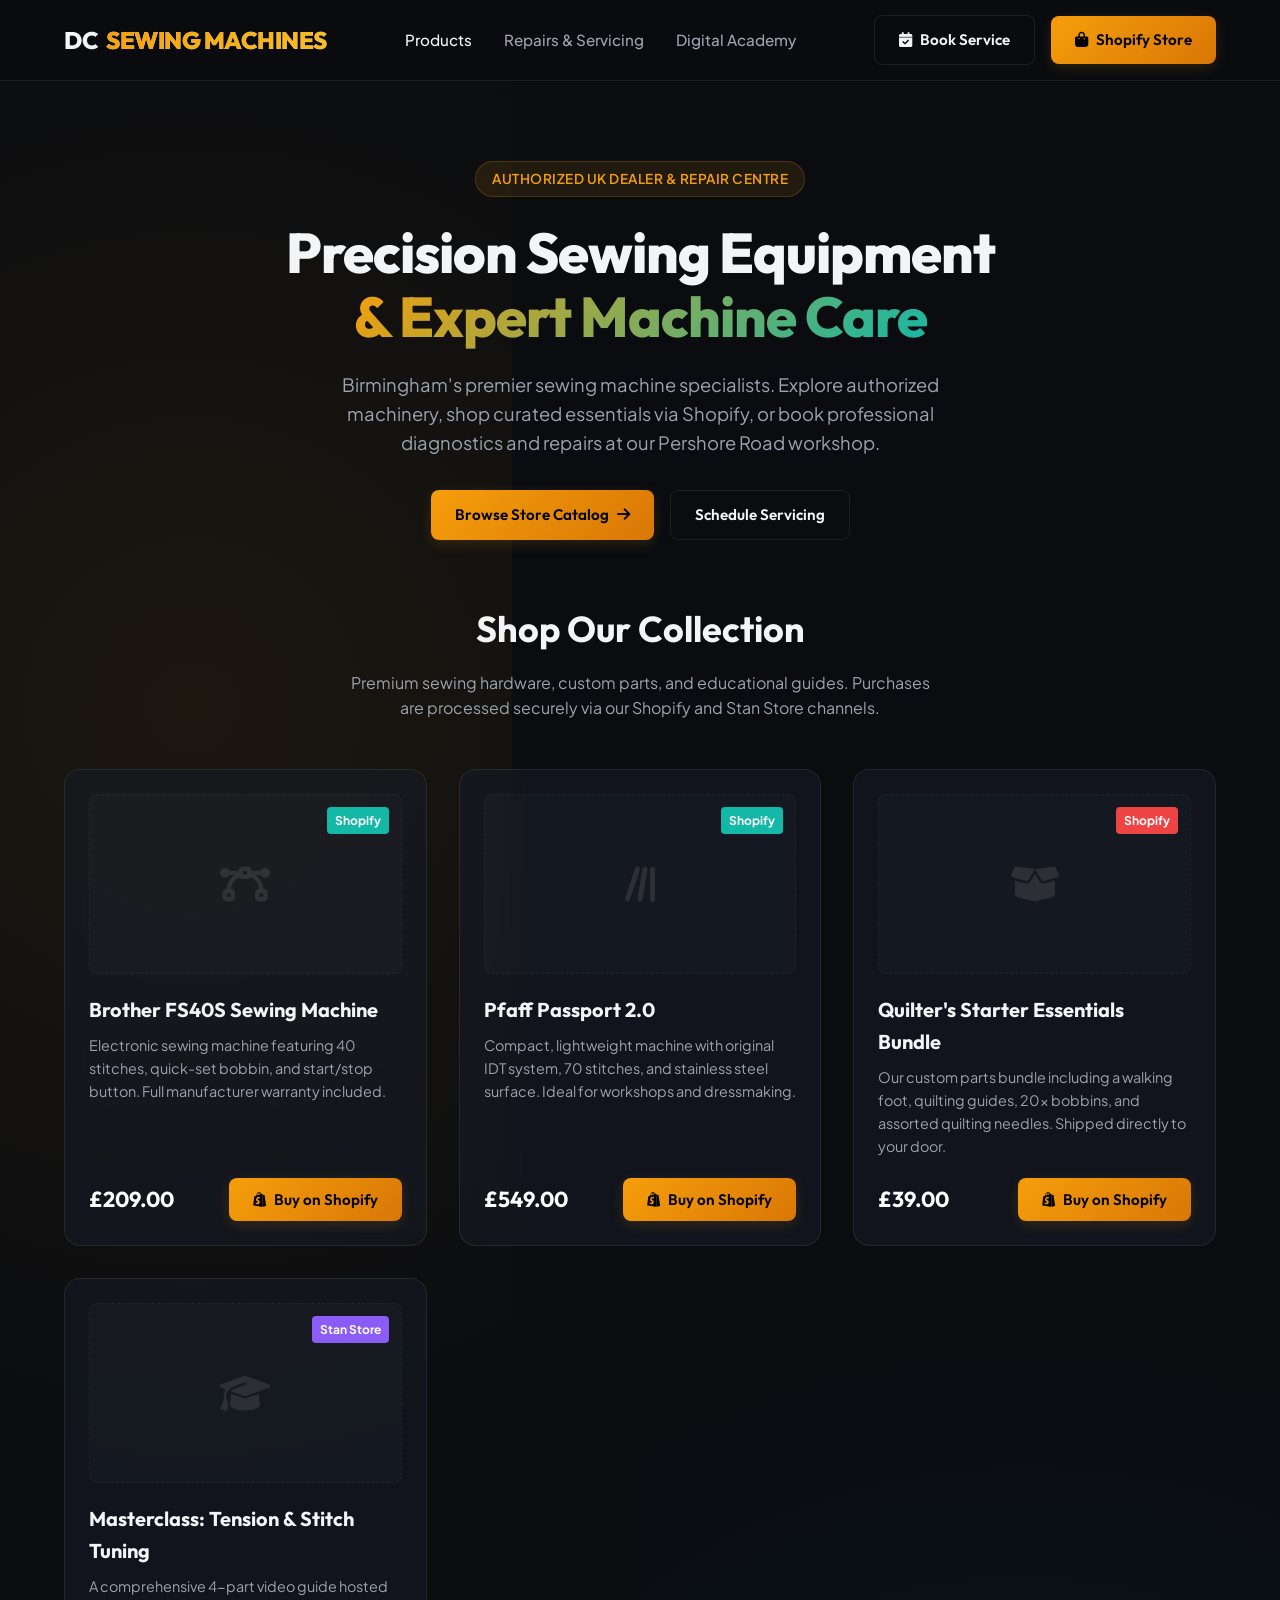
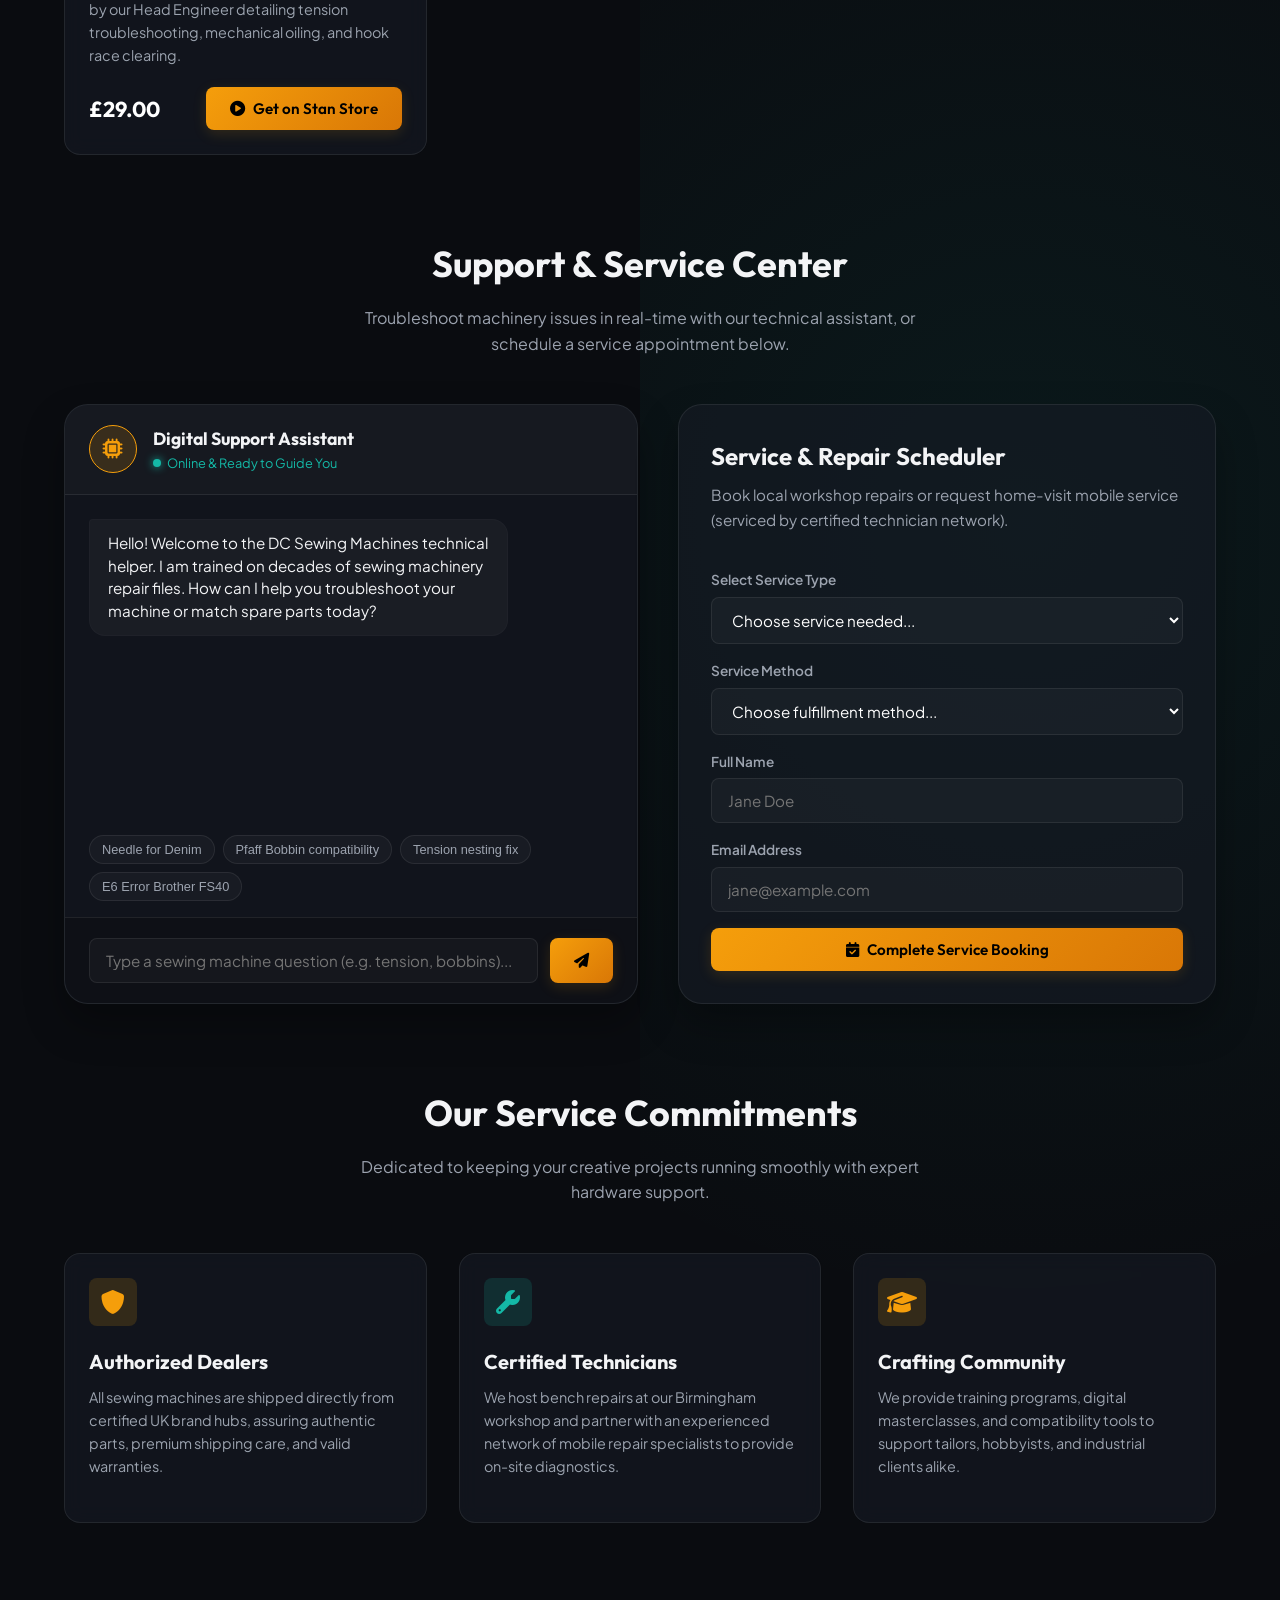
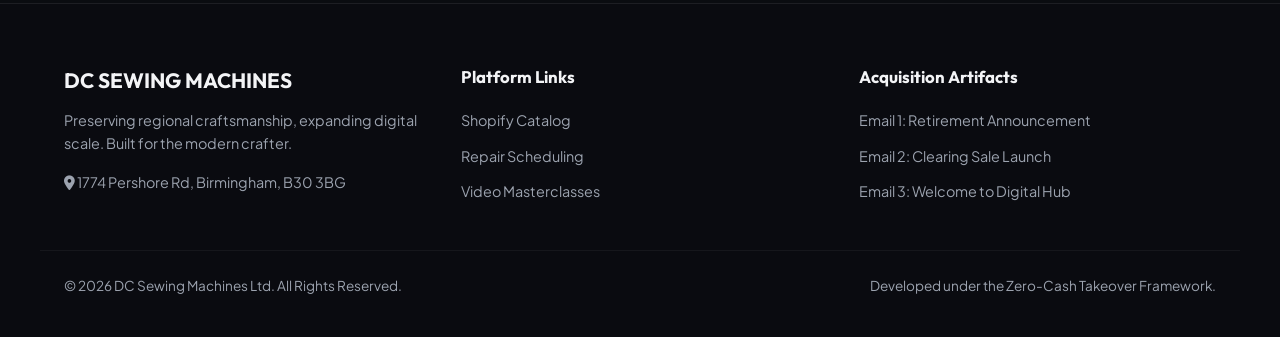
==== index.html @ 732d87df "Initial commit: DC Sewing Machines digital brand & booking prototype" ====
<!DOCTYPE html>
<html lang="en">
<head>
    <meta charset="UTF-8">
    <meta name="viewport" content="width=device-width, initial-scale=1.0">
    <title>DC Sewing Machines | Premium Sewing Equipment & Repairs Birmingham</title>
    <meta name="description" content="Authorized dealer of Brother, PFAFF & Silver Viscount. Precision servicing and repairs at our Birmingham workshop or in your home.">
    <link rel="stylesheet" href="styles.css">
    <!-- FontAwesome for Premium Icons -->
    <link rel="stylesheet" href="https://cdnjs.cloudflare.com/ajax/libs/font-awesome/6.4.0/css/all.min.css">
</head>
<body>

    <!-- Header & Navigation -->
    <header>
        <div class="container nav-container">
            <a href="#" class="logo">DC <span>SEWING MACHINES</span></a>
            <nav>
                <ul>
                    <li><a href="#store" class="active">Products</a></li>
                    <li><a href="#repairs">Repairs & Servicing</a></li>
                    <li><a href="#academy">Digital Academy</a></li>
                </ul>
            </nav>
            <div class="header-actions">
                <a href="#repairs" class="btn btn-secondary btn-sm"><i class="fa-solid fa-calendar-check"></i> Book Service</a>
                <a href="#store" class="btn btn-primary btn-sm"><i class="fa-solid fa-shopping-bag"></i> Shopify Store</a>
            </div>
        </div>
    </header>

    <!-- Main Content -->
    <main class="container">

        <!-- Hero Section -->
        <section class="hero">
            <span class="badge">Authorized UK Dealer & Repair Centre</span>
            <h1>Precision Sewing Equipment<br><span>& Expert Machine Care</span></h1>
            <p>Birmingham's premier sewing machine specialists. Explore authorized machinery, shop curated essentials via Shopify, or book professional diagnostics and repairs at our Pershore Road workshop.</p>
            <div class="hero-buttons">
                <a href="#store" class="btn btn-primary">Browse Store Catalog <i class="fa-solid fa-arrow-right"></i></a>
                <a href="#repairs" class="btn btn-secondary">Schedule Servicing</a>
            </div>
        </section>

        <!-- Store Grid (Shopify & Stan Store Redirects) -->
        <section id="store">
            <h2 class="section-title">Shop Our Collection</h2>
            <p class="section-subtitle">Premium sewing hardware, custom parts, and educational guides. Purchases are processed securely via our Shopify and Stan Store channels.</p>
            
            <div class="grid-products">
                <!-- Product 1: Machine -->
                <div class="card">
                    <div class="card-img-placeholder">
                        <i class="fa-solid fa-bezier-curve"></i>
                        <span class="card-badge dropship">Shopify</span>
                    </div>
                    <h3>Brother FS40S Sewing Machine</h3>
                    <p>Electronic sewing machine featuring 40 stitches, quick-set bobbin, and start/stop button. Full manufacturer warranty included.</p>
                    <div class="card-footer">
                        <div>
                            <span class="price">£209.00</span>
                        </div>
                        <button class="btn btn-primary btn-sm btn-add-cart"><i class="fa-brands fa-shopify"></i> Buy on Shopify</button>
                    </div>
                </div>

                <!-- Product 2: Machine -->
                <div class="card">
                    <div class="card-img-placeholder">
                        <i class="fa-solid fa-lines-leaning"></i>
                        <span class="card-badge dropship">Shopify</span>
                    </div>
                    <h3>Pfaff Passport 2.0</h3>
                    <p>Compact, lightweight machine with original IDT system, 70 stitches, and stainless steel surface. Ideal for workshops and dressmaking.</p>
                    <div class="card-footer">
                        <div>
                            <span class="price">£549.00</span>
                        </div>
                        <button class="btn btn-primary btn-sm btn-add-cart"><i class="fa-brands fa-shopify"></i> Buy on Shopify</button>
                    </div>
                </div>

                <!-- Product 3: Bundle -->
                <div class="card">
                    <div class="card-img-placeholder">
                        <i class="fa-solid fa-box-open"></i>
                        <span class="card-badge">Shopify</span>
                    </div>
                    <h3>Quilter's Starter Essentials Bundle</h3>
                    <p>Our custom parts bundle including a walking foot, quilting guides, 20x bobbins, and assorted quilting needles. Shipped directly to your door.</p>
                    <div class="card-footer">
                        <div>
                            <span class="price">£39.00</span>
                        </div>
                        <button class="btn btn-primary btn-sm btn-add-cart"><i class="fa-brands fa-shopify"></i> Buy on Shopify</button>
                    </div>
                </div>

                <!-- Product 4: Digital Asset -->
                <div class="card">
                    <div class="card-img-placeholder">
                        <i class="fa-solid fa-graduation-cap"></i>
                        <span class="card-badge digital">Stan Store</span>
                    </div>
                    <h3>Masterclass: Tension & Stitch Tuning</h3>
                    <p>A comprehensive 4-part video guide hosted by our Head Engineer detailing tension troubleshooting, mechanical oiling, and hook race clearing.</p>
                    <div class="card-footer">
                        <div>
                            <span class="price">£29.00</span>
                        </div>
                        <button class="btn btn-primary btn-sm btn-add-cart"><i class="fa-solid fa-circle-play"></i> Get on Stan Store</button>
                    </div>
                </div>
            </div>
        </section>

        <!-- Two Column Interactive Platform (Chatbot & Repair Booking) -->
        <section id="repairs">
            <h2 class="section-title">Support & Service Center</h2>
            <p class="section-subtitle">Troubleshoot machinery issues in real-time with our technical assistant, or schedule a service appointment below.</p>
            
            <div class="interactive-section">
                <!-- Column 1: Chatbot -->
                <div class="chatbot-container">
                    <div class="chatbot-header">
                        <div class="chatbot-avatar">
                            <i class="fa-solid fa-microchip"></i>
                        </div>
                        <div class="chatbot-info">
                            <h4>Digital Support Assistant</h4>
                            <p>Online & Ready to Guide You</p>
                        </div>
                    </div>
                    
                    <div id="chat-messages" class="chatbot-messages">
                        <div class="msg msg-bot">
                            Hello! Welcome to the DC Sewing Machines technical helper. I am trained on decades of sewing machinery repair files. How can I help you troubleshoot your machine or match spare parts today?
                        </div>
                    </div>

                    <!-- Suggestion Chips -->
                    <div class="chat-suggestions">
                        <button class="btn-suggestion">Needle for Denim</button>
                        <button class="btn-suggestion">Pfaff Bobbin compatibility</button>
                        <button class="btn-suggestion">Tension nesting fix</button>
                        <button class="btn-suggestion">E6 Error Brother FS40</button>
                    </div>

                    <div class="chatbot-input-area">
                        <input type="text" id="chat-input" class="chatbot-input" placeholder="Type a sewing machine question (e.g. tension, bobbins)...">
                        <button id="chat-send" class="btn btn-primary"><i class="fa-solid fa-paper-plane"></i></button>
                    </div>
                </div>

                <!-- Column 2: Booking Form -->
                <div class="booking-container">
                    <div class="booking-header">
                        <h3>Service & Repair Scheduler</h3>
                        <p>Book local workshop repairs or request home-visit mobile service (serviced by certified technician network).</p>
                    </div>

                    <form id="repair-booking-form" class="booking-form">
                        <div class="form-group">
                            <label for="repair-type">Select Service Type</label>
                            <select id="repair-type" class="form-control" required>
                                <option value="" disabled selected>Choose service needed...</option>
                                <option value="tension">Tension / Timing Tune-up (£45.00)</option>
                                <option value="standard">Standard Service / Polish (£75.00)</option>
                                <option value="motor">Electrical & Motor Repair (From £120.00)</option>
                            </select>
                        </div>

                        <div class="form-group">
                            <label for="service-method">Service Method</label>
                            <select id="service-method" class="form-control" required>
                                <option value="" disabled selected>Choose fulfillment method...</option>
                                <option value="dropoff">Secure Workshop Drop-off (Pershore Rd Lobby)</option>
                                <option value="mobile">In-Home Mobile Technician Visit (+£15.00 travel surcharge)</option>
                            </select>
                        </div>

                        <div class="form-group">
                            <label for="cust-name">Full Name</label>
                            <input type="text" id="cust-name" class="form-control" placeholder="Jane Doe" required>
                        </div>

                        <div class="form-group">
                            <label for="cust-email">Email Address</label>
                            <input type="email" id="cust-email" class="form-control" placeholder="jane@example.com" required>
                        </div>

                        <div id="booking-summary" class="booking-summary">
                            <!-- Populated by JavaScript -->
                        </div>

                        <button type="submit" class="btn btn-primary btn-block"><i class="fa-solid fa-calendar-check"></i> Complete Service Booking</button>
                    </form>
                </div>
            </div>
        </section>

        <!-- Operational Strategy Breakdown -->
        <section id="strategy">
            <h2 class="section-title">Our Service Commitments</h2>
            <p class="section-subtitle">Dedicated to keeping your creative projects running smoothly with expert hardware support.</p>
            
            <div class="grid-features">
                <!-- Feature 1 -->
                <div class="card feature-card">
                    <div class="feature-icon"><i class="fa-solid fa-shield"></i></div>
                    <h3>Authorized Dealers</h3>
                    <p>All sewing machines are shipped directly from certified UK brand hubs, assuring authentic parts, premium shipping care, and valid warranties.</p>
                </div>

                <!-- Feature 2 -->
                <div class="card feature-card teal-accent">
                    <div class="feature-icon"><i class="fa-solid fa-wrench"></i></div>
                    <h3>Certified Technicians</h3>
                    <p>We host bench repairs at our Birmingham workshop and partner with an experienced network of mobile repair specialists to provide on-site diagnostics.</p>
                </div>

                <!-- Feature 3 -->
                <div class="card feature-card">
                    <div class="feature-icon"><i class="fa-solid fa-graduation-cap"></i></div>
                    <h3>Crafting Community</h3>
                    <p>We provide training programs, digital masterclasses, and compatibility tools to support tailors, hobbyists, and industrial clients alike.</p>
                </div>
            </div>
        </section>
    </main>

    <!-- Footer -->
    <footer>
        <div class="container footer-grid">
            <div class="footer-brand">
                <h3>DC SEWING MACHINES</h3>
                <p>Preserving regional craftsmanship, expanding digital scale. Built for the modern crafter.</p>
                <p><i class="fa-solid fa-location-dot"></i> 1774 Pershore Rd, Birmingham, B30 3BG</p>
            </div>
            <div class="footer-col">
                <h4>Platform Links</h4>
                <ul>
                    <li><a href="#store">Shopify Catalog</a></li>
                    <li><a href="#repairs">Repair Scheduling</a></li>
                    <li><a href="#academy">Video Masterclasses</a></li>
                </ul>
            </div>
            <div class="footer-col">
                <h4>Acquisition Artifacts</h4>
                <ul>
                    <li><a href="emails/email1_announcement.html" target="_blank">Email 1: Retirement Announcement</a></li>
                    <li><a href="emails/email2_clearing_sale.html" target="_blank">Email 2: Clearing Sale Launch</a></li>
                    <li><a href="emails/email3_digital_welcome.html" target="_blank">Email 3: Welcome to Digital Hub</a></li>
                </ul>
            </div>
        </div>
        <div class="container footer-bottom">
            <p>&copy; 2026 DC Sewing Machines Ltd. All Rights Reserved.</p>
            <p>Developed under the Zero-Cash Takeover Framework.</p>
        </div>
    </footer>

    <script src="app.js"></script>
</body>
</html>
---- styles.css ----
/* DC Sewing Machines - Modern Digital Storefront & System Styles */

/* --- Fonts & Typography --- */
@import url('https://fonts.googleapis.com/css2?family=Outfit:wght@300;400;500;600;700;800&family=Plus+Jakarta+Sans:wght@300;400;500;600;700&display=swap');

:root {
    /* Color Palette */
    --bg-dark: #0a0c10;
    --bg-card: rgba(22, 28, 38, 0.6);
    --bg-card-hover: rgba(30, 39, 53, 0.8);
    --primary: #f59e0b; /* Warm Gold */
    --primary-glow: rgba(245, 158, 11, 0.15);
    --secondary: #14b8a6; /* Modern Teal */
    --secondary-glow: rgba(20, 184, 166, 0.15);
    --text-main: #f3f4f6;
    --text-muted: #9ca3af;
    --border-color: rgba(255, 255, 255, 0.08);
    --border-hover: rgba(255, 255, 255, 0.15);
    --accent-red: #ef4444;
    
    /* Layout Tokens */
    --font-heading: 'Outfit', sans-serif;
    --font-body: 'Plus Jakarta Sans', sans-serif;
    --radius-sm: 8px;
    --radius-md: 16px;
    --radius-lg: 24px;
    --transition-smooth: all 0.3s cubic-bezier(0.4, 0, 0.2, 1);
}

/* --- Reset & Base Styles --- */
* {
    box-sizing: border-box;
    margin: 0;
    padding: 0;
}

body {
    background-color: var(--bg-dark);
    color: var(--text-main);
    font-family: var(--font-body);
    line-height: 1.6;
    overflow-x: hidden;
    position: relative;
}

/* Background Gradients */
body::before {
    content: '';
    position: absolute;
    top: -10%;
    left: -10%;
    width: 50%;
    height: 60%;
    background: radial-gradient(circle, rgba(245, 158, 11, 0.08) 0%, transparent 70%);
    z-index: -1;
    pointer-events: none;
}

body::after {
    content: '';
    position: absolute;
    bottom: 10%;
    right: -10%;
    width: 60%;
    height: 60%;
    background: radial-gradient(circle, rgba(20, 184, 166, 0.08) 0%, transparent 70%);
    z-index: -1;
    pointer-events: none;
}

/* --- Container & Layout --- */
.container {
    max-width: 1200px;
    margin: 0 auto;
    padding: 0 24px;
}

/* --- Header & Navigation --- */
header {
    background: rgba(10, 12, 16, 0.8);
    backdrop-filter: blur(12px);
    -webkit-backdrop-filter: blur(12px);
    border-bottom: 1px border-color;
    border-bottom: 1px solid var(--border-color);
    position: sticky;
    top: 0;
    z-index: 100;
}

.nav-container {
    display: flex;
    justify-content: space-between;
    align-items: center;
    height: 80px;
}

.logo {
    font-family: var(--font-heading);
    font-size: 1.5rem;
    font-weight: 800;
    letter-spacing: -0.5px;
    background: linear-gradient(135deg, #fff 0%, var(--text-muted) 100%);
    -webkit-background-clip: text;
    -webkit-text-fill-color: transparent;
    display: flex;
    align-items: center;
    gap: 8px;
}

.logo span {
    color: var(--primary);
    background: linear-gradient(135deg, var(--primary) 0%, #fbbf24 100%);
    -webkit-background-clip: text;
    -webkit-text-fill-color: transparent;
}

nav ul {
    display: flex;
    list-style: none;
    gap: 32px;
}

nav a {
    color: var(--text-muted);
    text-decoration: none;
    font-weight: 500;
    font-size: 0.95rem;
    transition: var(--transition-smooth);
}

nav a:hover, nav a.active {
    color: var(--text-main);
}

.header-actions {
    display: flex;
    align-items: center;
    gap: 16px;
}

/* --- Buttons --- */
.btn {
    display: inline-flex;
    align-items: center;
    justify-content: center;
    padding: 12px 24px;
    font-family: var(--font-heading);
    font-weight: 600;
    font-size: 0.95rem;
    border-radius: var(--radius-sm);
    transition: var(--transition-smooth);
    cursor: pointer;
    text-decoration: none;
    gap: 8px;
}

.btn-primary {
    background: linear-gradient(135deg, var(--primary) 0%, #d97706 100%);
    color: #000;
    border: none;
    box-shadow: 0 4px 14px var(--primary-glow);
}

.btn-primary:hover {
    transform: translateY(-2px);
    box-shadow: 0 6px 20px rgba(245, 158, 11, 0.3);
}

.btn-secondary {
    background: transparent;
    color: var(--text-main);
    border: 1px solid var(--border-color);
}

.btn-secondary:hover {
    border-color: var(--border-hover);
    background: rgba(255, 255, 255, 0.03);
}

/* --- Hero Section --- */
.hero {
    padding: 80px 0 60px 0;
    text-align: center;
    position: relative;
}

.badge {
    background: rgba(245, 158, 11, 0.1);
    border: 1px solid rgba(245, 158, 11, 0.2);
    color: var(--primary);
    padding: 6px 16px;
    border-radius: 100px;
    font-size: 0.85rem;
    font-weight: 600;
    display: inline-flex;
    margin-bottom: 24px;
    letter-spacing: 0.5px;
    text-transform: uppercase;
}

.hero h1 {
    font-family: var(--font-heading);
    font-size: 3.5rem;
    font-weight: 800;
    line-height: 1.15;
    margin-bottom: 20px;
    letter-spacing: -1px;
}

.hero h1 span {
    background: linear-gradient(135deg, var(--primary) 0%, var(--secondary) 100%);
    -webkit-background-clip: text;
    -webkit-text-fill-color: transparent;
}

.hero p {
    color: var(--text-muted);
    font-size: 1.15rem;
    max-width: 640px;
    margin: 0 auto 32px auto;
}

.hero-buttons {
    display: flex;
    justify-content: center;
    gap: 16px;
}

/* --- Notification Banner --- */
.announcement-banner {
    background: linear-gradient(90deg, rgba(245, 158, 11, 0.15) 0%, rgba(20, 184, 166, 0.15) 100%);
    border: 1px solid var(--border-color);
    border-radius: var(--radius-md);
    padding: 20px;
    margin-bottom: 60px;
    display: flex;
    justify-content: space-between;
    align-items: center;
    gap: 20px;
    text-align: left;
}

.announcement-text h3 {
    font-family: var(--font-heading);
    font-size: 1.2rem;
    color: var(--primary);
    margin-bottom: 4px;
}

.announcement-text p {
    color: var(--text-muted);
    font-size: 0.95rem;
}

/* --- Grid Sections --- */
.section-title {
    font-family: var(--font-heading);
    font-size: 2.25rem;
    font-weight: 700;
    margin-bottom: 12px;
    text-align: center;
}

.section-subtitle {
    color: var(--text-muted);
    text-align: center;
    max-width: 600px;
    margin: 0 auto 48px auto;
    font-size: 1rem;
}

.grid-products {
    display: grid;
    grid-template-columns: repeat(auto-fit, minmax(280px, 1fr));
    gap: 32px;
    margin-bottom: 80px;
}

/* Card Styles */
.card {
    background: var(--bg-card);
    backdrop-filter: blur(10px);
    -webkit-backdrop-filter: blur(10px);
    border: 1px solid var(--border-color);
    border-radius: var(--radius-md);
    padding: 24px;
    transition: var(--transition-smooth);
    display: flex;
    flex-direction: column;
    height: 100%;
}

.card:hover {
    transform: translateY(-4px);
    border-color: var(--border-hover);
    background: var(--bg-card-hover);
    box-shadow: 0 12px 30px rgba(0,0,0,0.2);
}

.card-img-placeholder {
    height: 180px;
    background: rgba(255,255,255,0.02);
    border-radius: var(--radius-sm);
    display: flex;
    align-items: center;
    justify-content: center;
    margin-bottom: 20px;
    border: 1px dashed rgba(255,255,255,0.05);
    color: var(--text-muted);
    position: relative;
    overflow: hidden;
}

.card-img-placeholder i {
    font-size: 2.5rem;
    color: rgba(255,255,255,0.1);
}

.card-badge {
    position: absolute;
    top: 12px;
    right: 12px;
    background: var(--accent-red);
    color: white;
    font-size: 0.75rem;
    font-weight: 700;
    padding: 4px 8px;
    border-radius: 4px;
}

.card-badge.dropship {
    background: var(--secondary);
}

.card-badge.digital {
    background: #8b5cf6;
}

.card h3 {
    font-family: var(--font-heading);
    font-size: 1.25rem;
    margin-bottom: 8px;
}

.card p {
    color: var(--text-muted);
    font-size: 0.9rem;
    margin-bottom: 20px;
    flex-grow: 1;
}

.card-footer {
    display: flex;
    justify-content: space-between;
    align-items: center;
    margin-top: auto;
}

.price {
    font-family: var(--font-heading);
    font-size: 1.35rem;
    font-weight: 700;
    color: #fff;
}

.price-strike {
    font-size: 0.95rem;
    color: var(--text-muted);
    text-decoration: line-through;
    margin-right: 6px;
}

/* --- Features Grid --- */
.grid-features {
    display: grid;
    grid-template-columns: repeat(auto-fit, minmax(320px, 1fr));
    gap: 32px;
    margin-bottom: 80px;
}

.feature-icon {
    width: 48px;
    height: 48px;
    border-radius: var(--radius-sm);
    background: var(--primary-glow);
    color: var(--primary);
    display: flex;
    align-items: center;
    justify-content: center;
    font-size: 1.5rem;
    margin-bottom: 20px;
}

.feature-card.teal-accent .feature-icon {
    background: var(--secondary-glow);
    color: var(--secondary);
}

/* --- Two Column Interface (Chat & Booking) --- */
.interactive-section {
    display: grid;
    grid-template-columns: 1fr;
    gap: 40px;
    margin-bottom: 80px;
}

@media (min-width: 992px) {
    .interactive-section {
        grid-template-columns: 1.2fr 1fr;
    }
}

/* Chatbot Style */
.chatbot-container {
    background: var(--bg-card);
    border: 1px solid var(--border-color);
    border-radius: var(--radius-lg);
    display: flex;
    flex-direction: column;
    height: 600px;
    overflow: hidden;
    box-shadow: 0 20px 40px rgba(0,0,0,0.3);
}

.chatbot-header {
    padding: 20px 24px;
    background: rgba(255,255,255,0.02);
    border-bottom: 1px solid var(--border-color);
    display: flex;
    align-items: center;
    gap: 16px;
}

.chatbot-avatar {
    width: 48px;
    height: 48px;
    border-radius: 50%;
    background: var(--primary-glow);
    border: 1px solid var(--primary);
    display: flex;
    align-items: center;
    justify-content: center;
    font-size: 1.25rem;
    color: var(--primary);
}

.chatbot-info h4 {
    font-family: var(--font-heading);
    font-size: 1.1rem;
}

.chatbot-info p {
    font-size: 0.8rem;
    color: var(--secondary);
    display: flex;
    align-items: center;
    gap: 6px;
}

.chatbot-info p::before {
    content: '';
    display: inline-block;
    width: 8px;
    height: 8px;
    border-radius: 50%;
    background-color: var(--secondary);
    box-shadow: 0 0 8px var(--secondary);
}

.chatbot-messages {
    flex-grow: 1;
    padding: 24px;
    overflow-y: auto;
    display: flex;
    flex-direction: column;
    gap: 16px;
}

.msg {
    max-width: 80%;
    padding: 12px 18px;
    border-radius: var(--radius-md);
    font-size: 0.95rem;
    line-height: 1.5;
}

.msg-bot {
    background: rgba(255,255,255,0.04);
    color: var(--text-main);
    border-top-left-radius: 4px;
    align-self: flex-start;
    border: 1px solid rgba(255, 255, 255, 0.02);
}

.msg-user {
    background: linear-gradient(135deg, var(--primary) 0%, #d97706 100%);
    color: #000;
    border-top-right-radius: 4px;
    align-self: flex-end;
    font-weight: 500;
}

.chatbot-input-area {
    padding: 20px 24px;
    background: rgba(0,0,0,0.2);
    border-top: 1px solid var(--border-color);
    display: flex;
    gap: 12px;
}

.chatbot-input {
    flex-grow: 1;
    background: rgba(255,255,255,0.03);
    border: 1px solid var(--border-color);
    border-radius: var(--radius-sm);
    padding: 12px 16px;
    color: #fff;
    font-family: inherit;
    font-size: 0.95rem;
    transition: var(--transition-smooth);
}

.chatbot-input:focus {
    outline: none;
    border-color: var(--primary);
    background: rgba(255,255,255,0.05);
}

.chat-suggestions {
    display: flex;
    flex-wrap: wrap;
    gap: 8px;
    padding: 0 24px 16px 24px;
}

.btn-suggestion {
    background: rgba(255,255,255,0.03);
    border: 1px solid var(--border-color);
    border-radius: 100px;
    padding: 6px 12px;
    color: var(--text-muted);
    font-size: 0.8rem;
    cursor: pointer;
    transition: var(--transition-smooth);
}

.btn-suggestion:hover {
    color: var(--primary);
    border-color: var(--primary);
    background: rgba(245, 158, 11, 0.05);
}

/* Booking System Style */
.booking-container {
    background: var(--bg-card);
    border: 1px solid var(--border-color);
    border-radius: var(--radius-lg);
    padding: 32px;
    display: flex;
    flex-direction: column;
    justify-content: space-between;
    box-shadow: 0 20px 40px rgba(0,0,0,0.3);
}

.booking-header h3 {
    font-family: var(--font-heading);
    font-size: 1.5rem;
    margin-bottom: 8px;
}

.booking-header p {
    color: var(--text-muted);
    font-size: 0.95rem;
    margin-bottom: 24px;
}

.booking-form {
    display: flex;
    flex-direction: column;
    gap: 16px;
}

.form-group {
    display: flex;
    flex-direction: column;
    gap: 6px;
}

.form-group label {
    font-size: 0.85rem;
    font-weight: 600;
    color: var(--text-muted);
}

.form-control {
    background: rgba(255,255,255,0.03);
    border: 1px solid var(--border-color);
    border-radius: var(--radius-sm);
    padding: 12px 16px;
    color: #fff;
    font-family: inherit;
    font-size: 0.95rem;
    transition: var(--transition-smooth);
}

.form-control:focus {
    outline: none;
    border-color: var(--secondary);
    background: rgba(255,255,255,0.05);
}

.booking-summary {
    background: var(--secondary-glow);
    border: 1px solid rgba(20, 184, 166, 0.2);
    border-radius: var(--radius-sm);
    padding: 16px;
    margin-top: 16px;
    font-size: 0.9rem;
    display: none;
}

.booking-summary p {
    display: flex;
    justify-content: space-between;
    margin-bottom: 6px;
}

.booking-summary p:last-child {
    margin-bottom: 0;
    font-weight: 700;
    border-top: 1px solid rgba(255,255,255,0.1);
    padding-top: 6px;
}

/* --- Footer --- */
footer {
    border-top: 1px solid var(--border-color);
    padding: 60px 0 40px 0;
    background: rgba(10, 12, 16, 0.9);
    margin-top: 80px;
}

.footer-grid {
    display: grid;
    grid-template-columns: repeat(auto-fit, minmax(200px, 1fr));
    gap: 40px;
    margin-bottom: 40px;
}

.footer-brand h3 {
    font-family: var(--font-heading);
    font-size: 1.3rem;
    margin-bottom: 12px;
}

.footer-brand p {
    color: var(--text-muted);
    font-size: 0.9rem;
    margin-bottom: 16px;
}

.footer-col h4 {
    font-family: var(--font-heading);
    font-size: 1.05rem;
    margin-bottom: 16px;
}

.footer-col ul {
    list-style: none;
    display: flex;
    flex-direction: column;
    gap: 10px;
}

.footer-col a {
    color: var(--text-muted);
    text-decoration: none;
    font-size: 0.9rem;
    transition: var(--transition-smooth);
}

.footer-col a:hover {
    color: var(--text-main);
}

.footer-bottom {
    display: flex;
    justify-content: space-between;
    align-items: center;
    border-top: 1px solid rgba(255,255,255,0.05);
    padding-top: 24px;
    color: var(--text-muted);
    font-size: 0.85rem;
}

/* SVG icons styling fallback */
.icon {
    display: inline-block;
    width: 1em;
    height: 1em;
    stroke-width: 0;
    stroke: currentColor;
    fill: currentColor;
}

/* --- Micro-Animations & Interactivity --- */
@keyframes pulse {
    0% { transform: scale(1); opacity: 0.5; }
    50% { transform: scale(1.05); opacity: 0.8; }
    100% { transform: scale(1); opacity: 0.5; }
}

.chatbot-info p::before {
    animation: pulse 2s infinite ease-in-out;
}
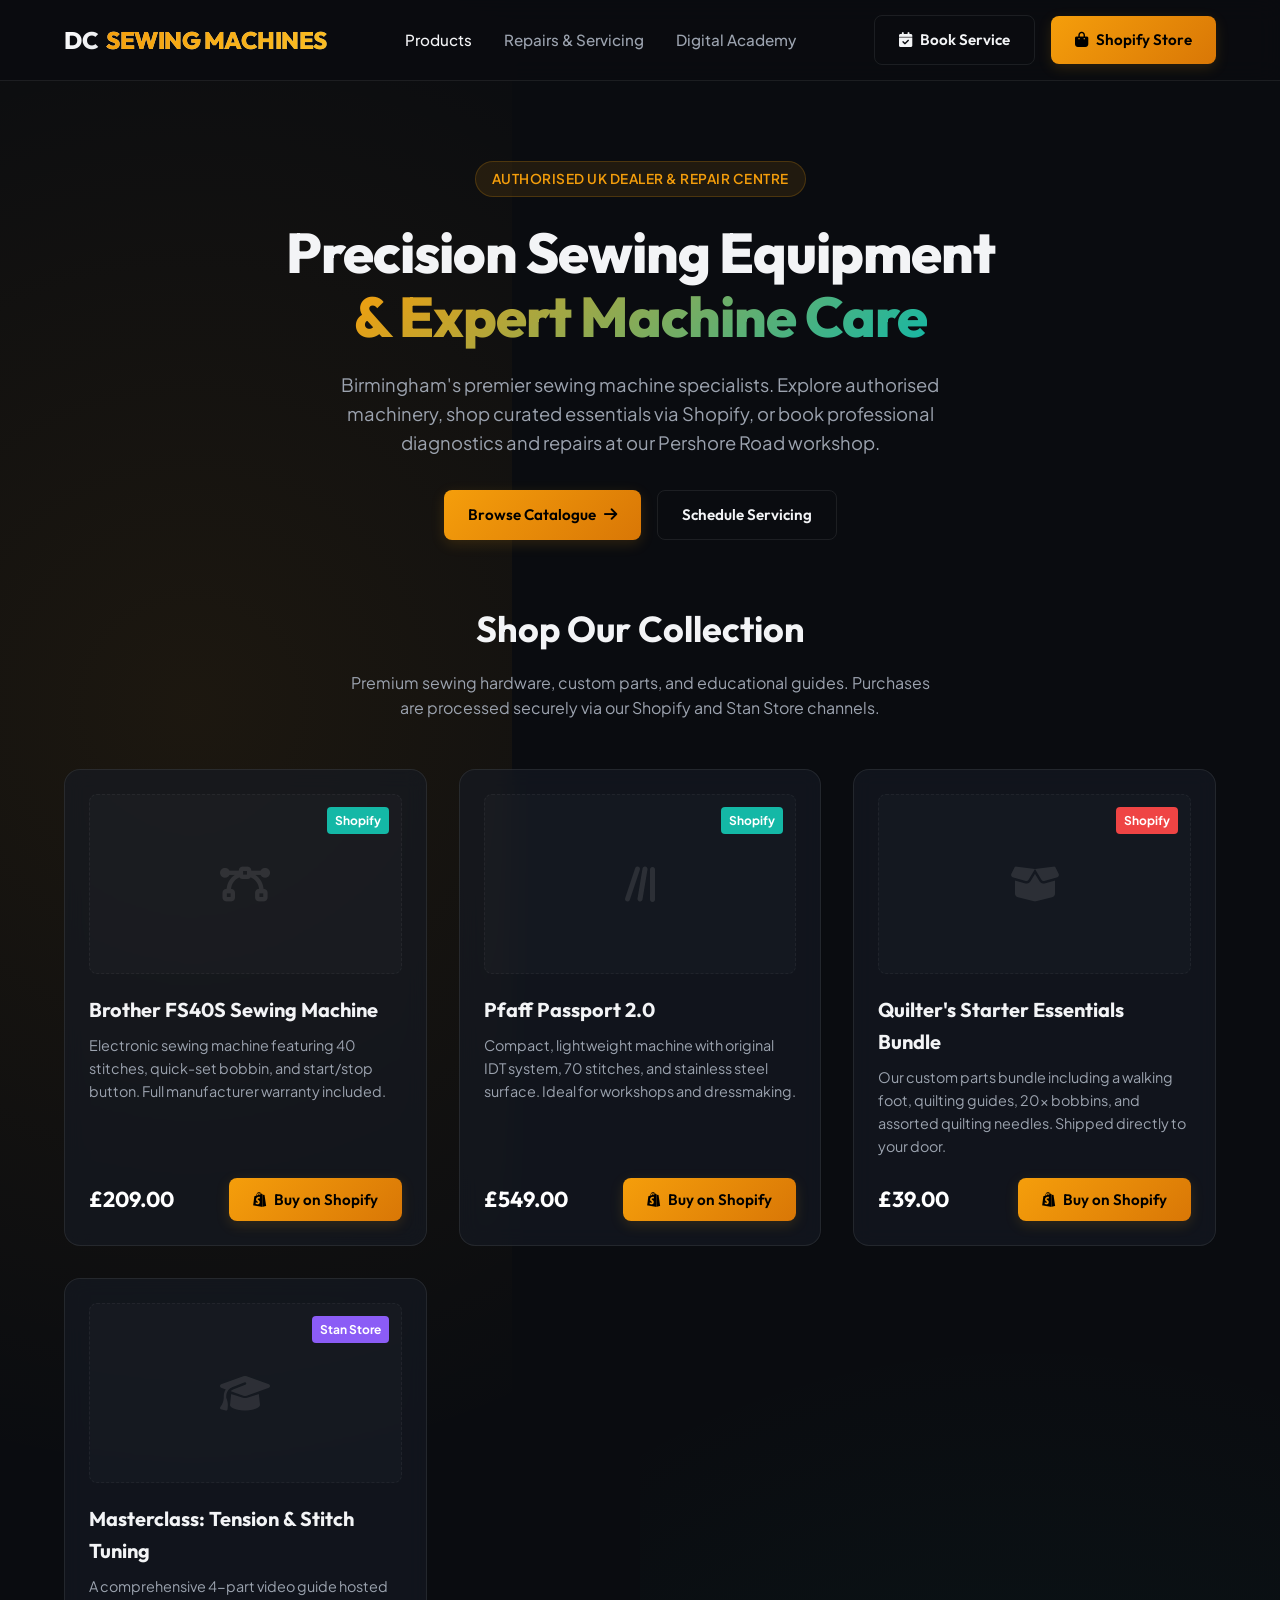
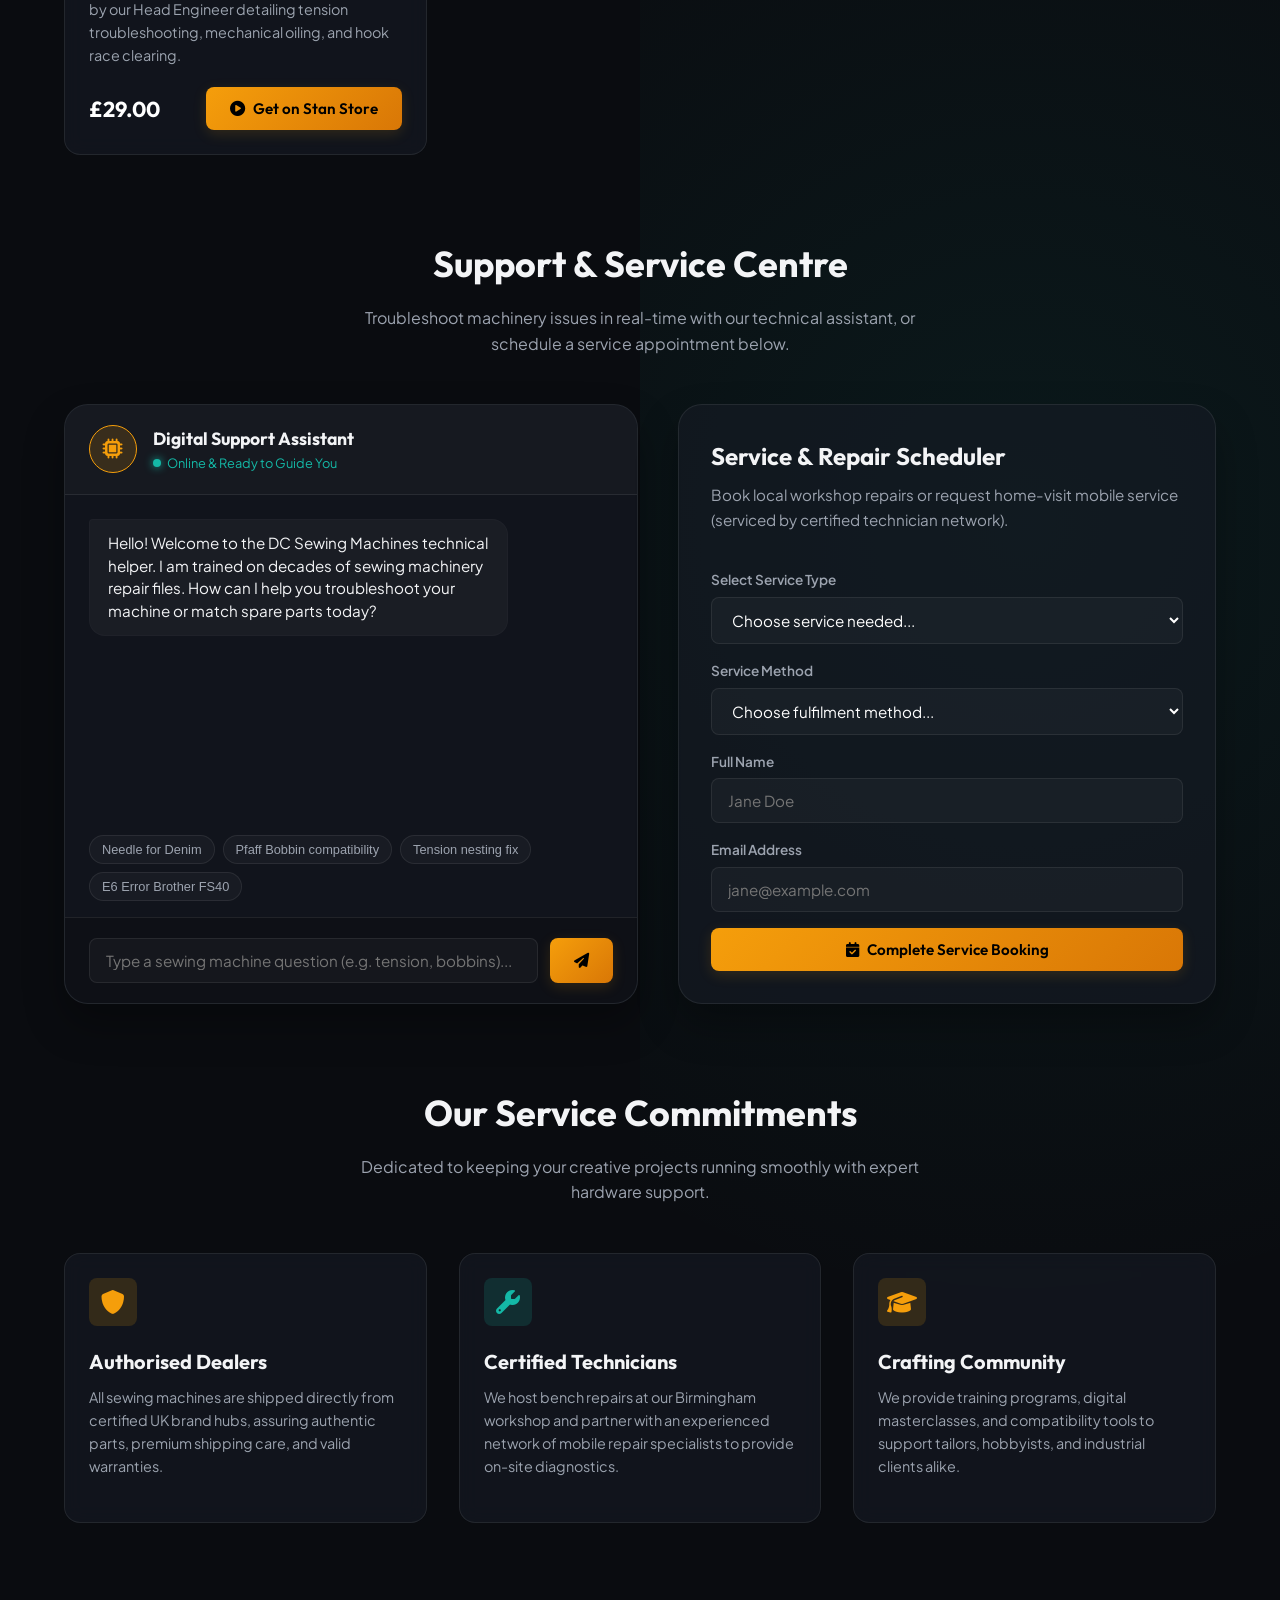
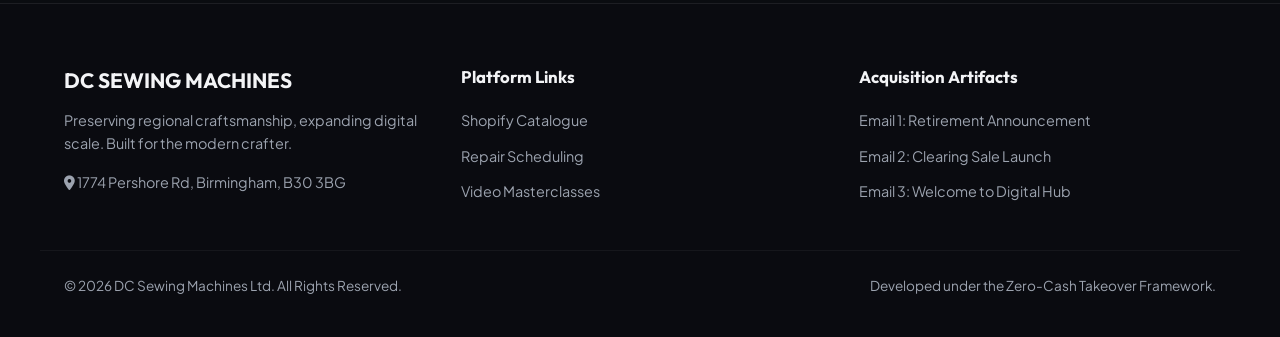
==== commit 8007fde1: "Update spelling to UK English throughout site and slides" ====
--- a/index.html
+++ b/index.html
@@ -4,7 +4,7 @@
     <meta charset="UTF-8">
     <meta name="viewport" content="width=device-width, initial-scale=1.0">
     <title>DC Sewing Machines | Premium Sewing Equipment & Repairs Birmingham</title>
-    <meta name="description" content="Authorized dealer of Brother, PFAFF & Silver Viscount. Precision servicing and repairs at our Birmingham workshop or in your home.">
+    <meta name="description" content="Authorised dealer of Brother, PFAFF & Silver Viscount. Precision servicing and repairs at our Birmingham workshop or in your home.">
     <link rel="stylesheet" href="styles.css">
     <!-- FontAwesome for Premium Icons -->
     <link rel="stylesheet" href="https://cdnjs.cloudflare.com/ajax/libs/font-awesome/6.4.0/css/all.min.css">
@@ -34,11 +34,11 @@
 
         <!-- Hero Section -->
         <section class="hero">
-            <span class="badge">Authorized UK Dealer & Repair Centre</span>
+            <span class="badge">Authorised UK Dealer & Repair Centre</span>
             <h1>Precision Sewing Equipment<br><span>& Expert Machine Care</span></h1>
-            <p>Birmingham's premier sewing machine specialists. Explore authorized machinery, shop curated essentials via Shopify, or book professional diagnostics and repairs at our Pershore Road workshop.</p>
+            <p>Birmingham's premier sewing machine specialists. Explore authorised machinery, shop curated essentials via Shopify, or book professional diagnostics and repairs at our Pershore Road workshop.</p>
             <div class="hero-buttons">
-                <a href="#store" class="btn btn-primary">Browse Store Catalog <i class="fa-solid fa-arrow-right"></i></a>
+                <a href="#store" class="btn btn-primary">Browse Catalogue <i class="fa-solid fa-arrow-right"></i></a>
                 <a href="#repairs" class="btn btn-secondary">Schedule Servicing</a>
             </div>
         </section>
@@ -117,7 +117,7 @@
 
         <!-- Two Column Interactive Platform (Chatbot & Repair Booking) -->
         <section id="repairs">
-            <h2 class="section-title">Support & Service Center</h2>
+            <h2 class="section-title">Support & Service Centre</h2>
             <p class="section-subtitle">Troubleshoot machinery issues in real-time with our technical assistant, or schedule a service appointment below.</p>
             
             <div class="interactive-section">
@@ -174,7 +174,7 @@
                         <div class="form-group">
                             <label for="service-method">Service Method</label>
                             <select id="service-method" class="form-control" required>
-                                <option value="" disabled selected>Choose fulfillment method...</option>
+                                <option value="" disabled selected>Choose fulfilment method...</option>
                                 <option value="dropoff">Secure Workshop Drop-off (Pershore Rd Lobby)</option>
                                 <option value="mobile">In-Home Mobile Technician Visit (+£15.00 travel surcharge)</option>
                             </select>
@@ -209,7 +209,7 @@
                 <!-- Feature 1 -->
                 <div class="card feature-card">
                     <div class="feature-icon"><i class="fa-solid fa-shield"></i></div>
-                    <h3>Authorized Dealers</h3>
+                    <h3>Authorised Dealers</h3>
                     <p>All sewing machines are shipped directly from certified UK brand hubs, assuring authentic parts, premium shipping care, and valid warranties.</p>
                 </div>
 
@@ -241,7 +241,7 @@
             <div class="footer-col">
                 <h4>Platform Links</h4>
                 <ul>
-                    <li><a href="#store">Shopify Catalog</a></li>
+                    <li><a href="#store">Shopify Catalogue</a></li>
                     <li><a href="#repairs">Repair Scheduling</a></li>
                     <li><a href="#academy">Video Masterclasses</a></li>
                 </ul>
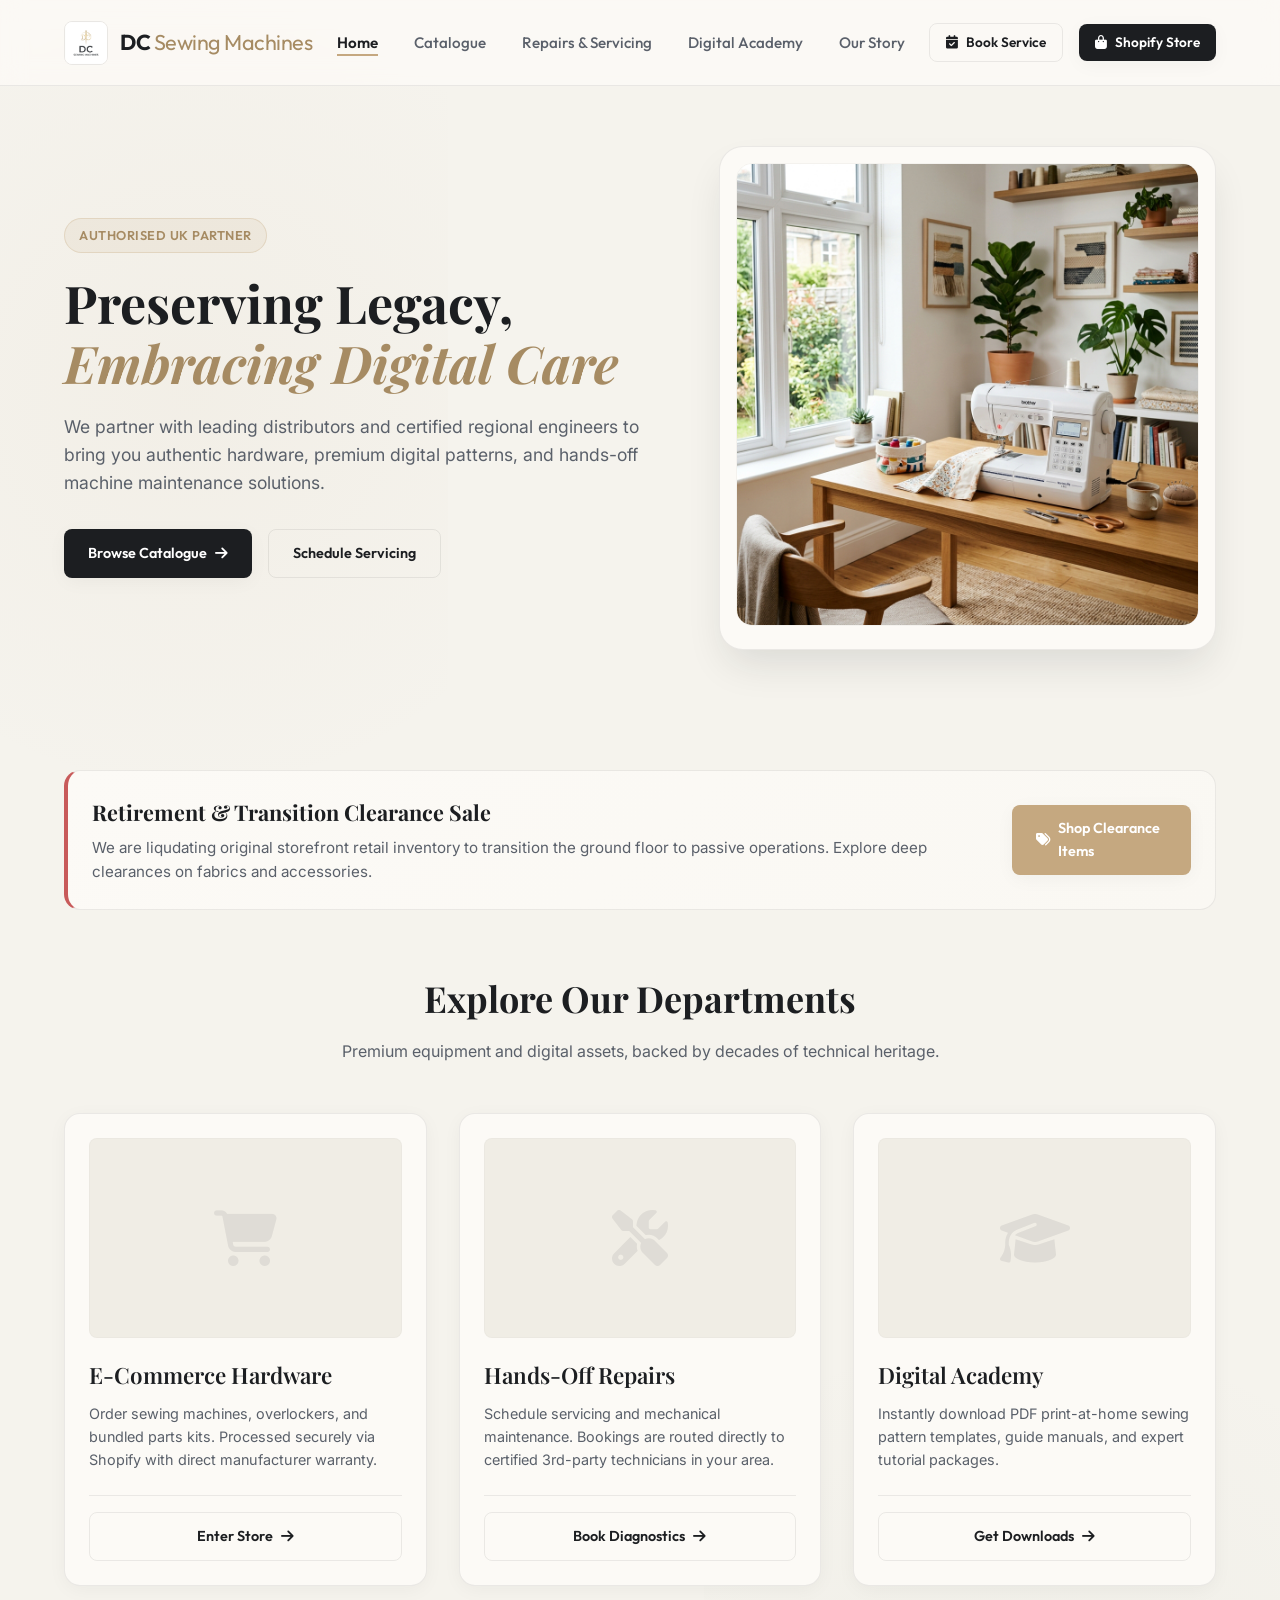
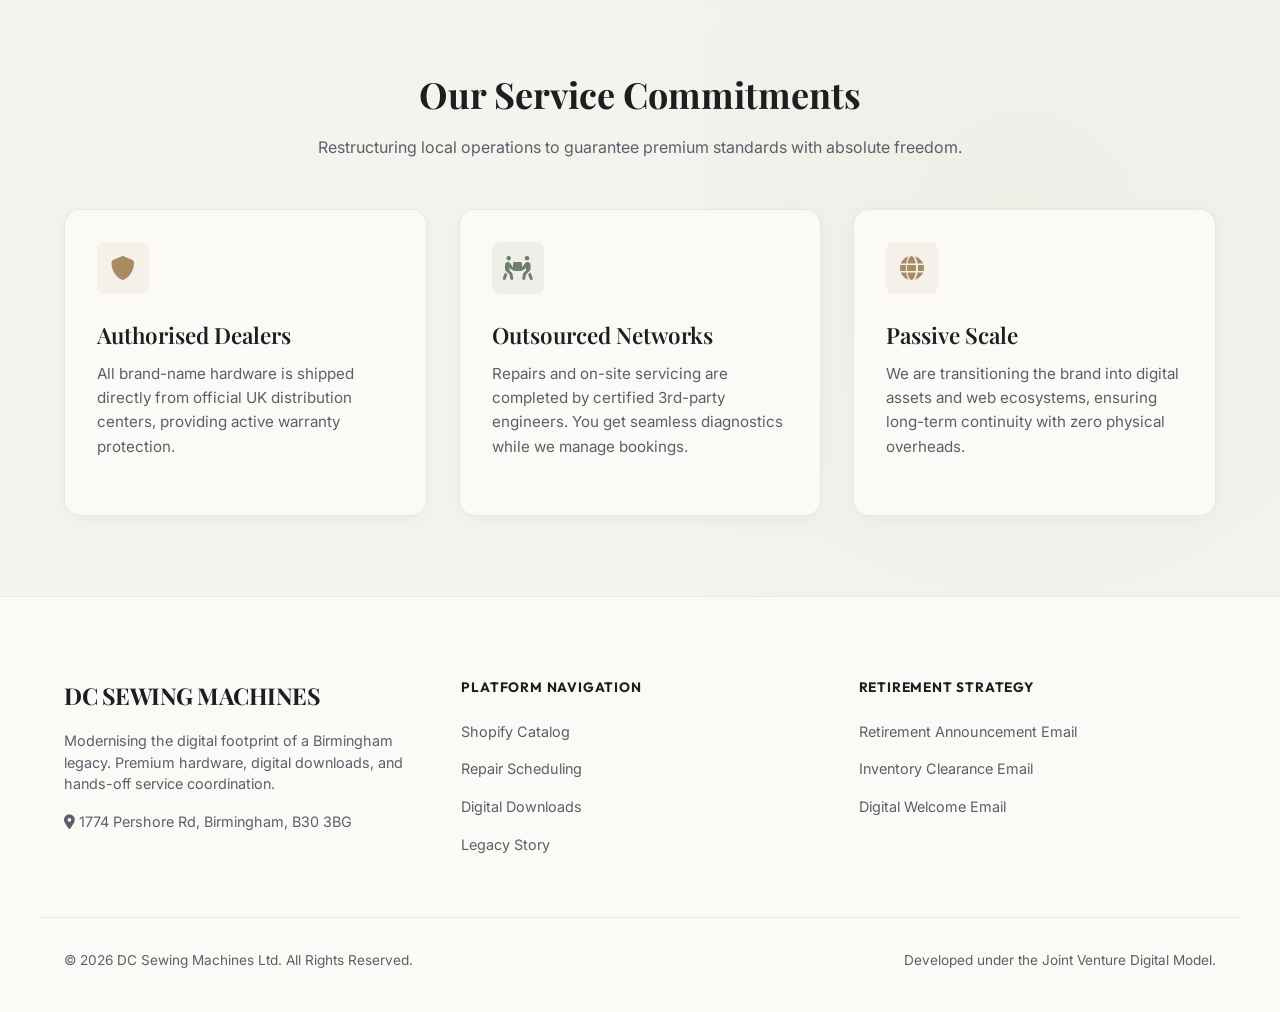
==== commit f02f8b0b: "Upgrade site to premium Warm Luxury Linen theme with new logo, sunlit home hero page, and multi-page" ====
--- a/index.html
+++ b/index.html
@@ -1,12 +1,12 @@
 <!DOCTYPE html>
-<html lang="en">
+<html lang="en-GB">
 <head>
     <meta charset="UTF-8">
     <meta name="viewport" content="width=device-width, initial-scale=1.0">
-    <title>DC Sewing Machines | Premium Sewing Equipment & Repairs Birmingham</title>
-    <meta name="description" content="Authorised dealer of Brother, PFAFF & Silver Viscount. Precision servicing and repairs at our Birmingham workshop or in your home.">
+    <title>DC Sewing Machines | Premium Sewing Equipment & Servicing Birmingham</title>
+    <meta name="description" content="Authorised supplier of Brother, PFAFF & Silver Viscount. 100% hands-off repair booking and high-end digital e-commerce channels.">
     <link rel="stylesheet" href="styles.css">
-    <!-- FontAwesome for Premium Icons -->
+    <!-- FontAwesome Icons -->
     <link rel="stylesheet" href="https://cdnjs.cloudflare.com/ajax/libs/font-awesome/6.4.0/css/all.min.css">
 </head>
 <body>
@@ -14,17 +14,22 @@
     <!-- Header & Navigation -->
     <header>
         <div class="container nav-container">
-            <a href="#" class="logo">DC <span>SEWING MACHINES</span></a>
+            <a href="index.html" class="logo-link">
+                <img src="logo.png" alt="DC Sewing Machines Logo" class="logo-icon">
+                <span class="logo-text">DC <span>Sewing Machines</span></span>
+            </a>
             <nav>
                 <ul>
-                    <li><a href="#store" class="active">Products</a></li>
-                    <li><a href="#repairs">Repairs & Servicing</a></li>
-                    <li><a href="#academy">Digital Academy</a></li>
+                    <li><a href="index.html" class="active">Home</a></li>
+                    <li><a href="shop.html">Catalogue</a></li>
+                    <li><a href="repairs.html">Repairs & Servicing</a></li>
+                    <li><a href="academy.html">Digital Academy</a></li>
+                    <li><a href="about.html">Our Story</a></li>
                 </ul>
             </nav>
             <div class="header-actions">
-                <a href="#repairs" class="btn btn-secondary btn-sm"><i class="fa-solid fa-calendar-check"></i> Book Service</a>
-                <a href="#store" class="btn btn-primary btn-sm"><i class="fa-solid fa-shopping-bag"></i> Shopify Store</a>
+                <a href="repairs.html" class="btn btn-secondary btn-sm"><i class="fa-solid fa-calendar-check"></i> Book Service</a>
+                <a href="shop.html" class="btn btn-primary btn-sm"><i class="fa-solid fa-shopping-bag"></i> Shopify Store</a>
             </div>
         </div>
     </header>
@@ -32,199 +37,106 @@
     <!-- Main Content -->
     <main class="container">
 
-        <!-- Hero Section -->
-        <section class="hero">
-            <span class="badge">Authorised UK Dealer & Repair Centre</span>
-            <h1>Precision Sewing Equipment<br><span>& Expert Machine Care</span></h1>
-            <p>Birmingham's premier sewing machine specialists. Explore authorised machinery, shop curated essentials via Shopify, or book professional diagnostics and repairs at our Pershore Road workshop.</p>
-            <div class="hero-buttons">
-                <a href="#store" class="btn btn-primary">Browse Catalogue <i class="fa-solid fa-arrow-right"></i></a>
-                <a href="#repairs" class="btn btn-secondary">Schedule Servicing</a>
+        <!-- Split Hero Section -->
+        <section class="hero-split">
+            <div class="hero-content">
+                <span class="hero-badge">Authorised UK Partner</span>
+                <h1>Preserving Legacy,<br><span>Embracing Digital Care</span></h1>
+                <p>We partner with leading distributors and certified regional engineers to bring you authentic hardware, premium digital patterns, and hands-off machine maintenance solutions.</p>
+                <div class="hero-buttons">
+                    <a href="shop.html" class="btn btn-primary">Browse Catalogue <i class="fa-solid fa-arrow-right"></i></a>
+                    <a href="repairs.html" class="btn btn-secondary">Schedule Servicing</a>
+                </div>
+            </div>
+            <div class="hero-image-container">
+                <div class="hero-frame">
+                    <img src="sewing_machine_hero.png" alt="Modern sewing machine in a warm, lit home studio" class="hero-img">
+                </div>
             </div>
         </section>
 
-        <!-- Store Grid (Shopify & Stan Store Redirects) -->
-        <section id="store">
-            <h2 class="section-title">Shop Our Collection</h2>
-            <p class="section-subtitle">Premium sewing hardware, custom parts, and educational guides. Purchases are processed securely via our Shopify and Stan Store channels.</p>
+        <!-- Clearance Sale Announcement -->
+        <section class="announcement-banner">
+            <div class="announcement-text">
+                <h3>Retirement & Transition Clearance Sale</h3>
+                <p>We are liqudating original storefront retail inventory to transition the ground floor to passive operations. Explore deep clearances on fabrics and accessories.</p>
+            </div>
+            <a href="shop.html" class="btn btn-accent"><i class="fa-solid fa-tags"></i> Shop Clearance Items</a>
+        </section>
+
+        <!-- Featured Collections Grid -->
+        <section class="collections-section">
+            <div class="section-header">
+                <h2 class="section-title">Explore Our Departments</h2>
+                <p class="section-subtitle">Premium equipment and digital assets, backed by decades of technical heritage.</p>
+            </div>
             
-            <div class="grid-products">
-                <!-- Product 1: Machine -->
+            <div class="grid-products" style="margin-bottom: 80px;">
+                <!-- Card 1: Shop -->
                 <div class="card">
                     <div class="card-img-placeholder">
-                        <i class="fa-solid fa-bezier-curve"></i>
-                        <span class="card-badge dropship">Shopify</span>
+                        <i class="fa-solid fa-shopping-cart" style="font-size: 3.5rem;"></i>
                     </div>
-                    <h3>Brother FS40S Sewing Machine</h3>
-                    <p>Electronic sewing machine featuring 40 stitches, quick-set bobbin, and start/stop button. Full manufacturer warranty included.</p>
+                    <h3>E-Commerce Hardware</h3>
+                    <p>Order sewing machines, overlockers, and bundled parts kits. Processed securely via Shopify with direct manufacturer warranty.</p>
                     <div class="card-footer">
-                        <div>
-                            <span class="price">£209.00</span>
-                        </div>
-                        <button class="btn btn-primary btn-sm btn-add-cart"><i class="fa-brands fa-shopify"></i> Buy on Shopify</button>
+                        <a href="shop.html" class="btn btn-secondary btn-block">Enter Store <i class="fa-solid fa-arrow-right"></i></a>
                     </div>
                 </div>
 
-                <!-- Product 2: Machine -->
+                <!-- Card 2: Repairs -->
                 <div class="card">
                     <div class="card-img-placeholder">
-                        <i class="fa-solid fa-lines-leaning"></i>
-                        <span class="card-badge dropship">Shopify</span>
+                        <i class="fa-solid fa-screwdriver-wrench" style="font-size: 3.5rem;"></i>
                     </div>
-                    <h3>Pfaff Passport 2.0</h3>
-                    <p>Compact, lightweight machine with original IDT system, 70 stitches, and stainless steel surface. Ideal for workshops and dressmaking.</p>
+                    <h3>Hands-Off Repairs</h3>
+                    <p>Schedule servicing and mechanical maintenance. Bookings are routed directly to certified 3rd-party technicians in your area.</p>
                     <div class="card-footer">
-                        <div>
-                            <span class="price">£549.00</span>
-                        </div>
-                        <button class="btn btn-primary btn-sm btn-add-cart"><i class="fa-brands fa-shopify"></i> Buy on Shopify</button>
+                        <a href="repairs.html" class="btn btn-secondary btn-block">Book Diagnostics <i class="fa-solid fa-arrow-right"></i></a>
                     </div>
                 </div>
 
-                <!-- Product 3: Bundle -->
+                <!-- Card 3: Academy -->
                 <div class="card">
                     <div class="card-img-placeholder">
-                        <i class="fa-solid fa-box-open"></i>
-                        <span class="card-badge">Shopify</span>
+                        <i class="fa-solid fa-graduation-cap" style="font-size: 3.5rem;"></i>
                     </div>
-                    <h3>Quilter's Starter Essentials Bundle</h3>
-                    <p>Our custom parts bundle including a walking foot, quilting guides, 20x bobbins, and assorted quilting needles. Shipped directly to your door.</p>
+                    <h3>Digital Academy</h3>
+                    <p>Instantly download PDF print-at-home sewing pattern templates, guide manuals, and expert tutorial packages.</p>
                     <div class="card-footer">
-                        <div>
-                            <span class="price">£39.00</span>
-                        </div>
-                        <button class="btn btn-primary btn-sm btn-add-cart"><i class="fa-brands fa-shopify"></i> Buy on Shopify</button>
-                    </div>
-                </div>
-
-                <!-- Product 4: Digital Asset -->
-                <div class="card">
-                    <div class="card-img-placeholder">
-                        <i class="fa-solid fa-graduation-cap"></i>
-                        <span class="card-badge digital">Stan Store</span>
-                    </div>
-                    <h3>Masterclass: Tension & Stitch Tuning</h3>
-                    <p>A comprehensive 4-part video guide hosted by our Head Engineer detailing tension troubleshooting, mechanical oiling, and hook race clearing.</p>
-                    <div class="card-footer">
-                        <div>
-                            <span class="price">£29.00</span>
-                        </div>
-                        <button class="btn btn-primary btn-sm btn-add-cart"><i class="fa-solid fa-circle-play"></i> Get on Stan Store</button>
+                        <a href="academy.html" class="btn btn-secondary btn-block">Get Downloads <i class="fa-solid fa-arrow-right"></i></a>
                     </div>
                 </div>
             </div>
         </section>
 
-        <!-- Two Column Interactive Platform (Chatbot & Repair Booking) -->
-        <section id="repairs">
-            <h2 class="section-title">Support & Service Centre</h2>
-            <p class="section-subtitle">Troubleshoot machinery issues in real-time with our technical assistant, or schedule a service appointment below.</p>
-            
-            <div class="interactive-section">
-                <!-- Column 1: Chatbot -->
-                <div class="chatbot-container">
-                    <div class="chatbot-header">
-                        <div class="chatbot-avatar">
-                            <i class="fa-solid fa-microchip"></i>
-                        </div>
-                        <div class="chatbot-info">
-                            <h4>Digital Support Assistant</h4>
-                            <p>Online & Ready to Guide You</p>
-                        </div>
-                    </div>
-                    
-                    <div id="chat-messages" class="chatbot-messages">
-                        <div class="msg msg-bot">
-                            Hello! Welcome to the DC Sewing Machines technical helper. I am trained on decades of sewing machinery repair files. How can I help you troubleshoot your machine or match spare parts today?
-                        </div>
-                    </div>
-
-                    <!-- Suggestion Chips -->
-                    <div class="chat-suggestions">
-                        <button class="btn-suggestion">Needle for Denim</button>
-                        <button class="btn-suggestion">Pfaff Bobbin compatibility</button>
-                        <button class="btn-suggestion">Tension nesting fix</button>
-                        <button class="btn-suggestion">E6 Error Brother FS40</button>
-                    </div>
-
-                    <div class="chatbot-input-area">
-                        <input type="text" id="chat-input" class="chatbot-input" placeholder="Type a sewing machine question (e.g. tension, bobbins)...">
-                        <button id="chat-send" class="btn btn-primary"><i class="fa-solid fa-paper-plane"></i></button>
-                    </div>
-                </div>
-
-                <!-- Column 2: Booking Form -->
-                <div class="booking-container">
-                    <div class="booking-header">
-                        <h3>Service & Repair Scheduler</h3>
-                        <p>Book local workshop repairs or request home-visit mobile service (serviced by certified technician network).</p>
-                    </div>
-
-                    <form id="repair-booking-form" class="booking-form">
-                        <div class="form-group">
-                            <label for="repair-type">Select Service Type</label>
-                            <select id="repair-type" class="form-control" required>
-                                <option value="" disabled selected>Choose service needed...</option>
-                                <option value="tension">Tension / Timing Tune-up (£45.00)</option>
-                                <option value="standard">Standard Service / Polish (£75.00)</option>
-                                <option value="motor">Electrical & Motor Repair (From £120.00)</option>
-                            </select>
-                        </div>
-
-                        <div class="form-group">
-                            <label for="service-method">Service Method</label>
-                            <select id="service-method" class="form-control" required>
-                                <option value="" disabled selected>Choose fulfilment method...</option>
-                                <option value="dropoff">Secure Workshop Drop-off (Pershore Rd Lobby)</option>
-                                <option value="mobile">In-Home Mobile Technician Visit (+£15.00 travel surcharge)</option>
-                            </select>
-                        </div>
-
-                        <div class="form-group">
-                            <label for="cust-name">Full Name</label>
-                            <input type="text" id="cust-name" class="form-control" placeholder="Jane Doe" required>
-                        </div>
-
-                        <div class="form-group">
-                            <label for="cust-email">Email Address</label>
-                            <input type="email" id="cust-email" class="form-control" placeholder="jane@example.com" required>
-                        </div>
-
-                        <div id="booking-summary" class="booking-summary">
-                            <!-- Populated by JavaScript -->
-                        </div>
-
-                        <button type="submit" class="btn btn-primary btn-block"><i class="fa-solid fa-calendar-check"></i> Complete Service Booking</button>
-                    </form>
-                </div>
+        <!-- Our Commitments -->
+        <section id="commitments" style="margin-bottom: 80px;">
+            <div class="section-header">
+                <h2 class="section-title">Our Service Commitments</h2>
+                <p class="section-subtitle">Restructuring local operations to guarantee premium standards with absolute freedom.</p>
             </div>
-        </section>
-
-        <!-- Operational Strategy Breakdown -->
-        <section id="strategy">
-            <h2 class="section-title">Our Service Commitments</h2>
-            <p class="section-subtitle">Dedicated to keeping your creative projects running smoothly with expert hardware support.</p>
             
             <div class="grid-features">
                 <!-- Feature 1 -->
                 <div class="card feature-card">
                     <div class="feature-icon"><i class="fa-solid fa-shield"></i></div>
                     <h3>Authorised Dealers</h3>
-                    <p>All sewing machines are shipped directly from certified UK brand hubs, assuring authentic parts, premium shipping care, and valid warranties.</p>
+                    <p>All brand-name hardware is shipped directly from official UK distribution centers, providing active warranty protection.</p>
                 </div>
 
                 <!-- Feature 2 -->
                 <div class="card feature-card teal-accent">
-                    <div class="feature-icon"><i class="fa-solid fa-wrench"></i></div>
-                    <h3>Certified Technicians</h3>
-                    <p>We host bench repairs at our Birmingham workshop and partner with an experienced network of mobile repair specialists to provide on-site diagnostics.</p>
+                    <div class="feature-icon"><i class="fa-solid fa-people-carry-box"></i></div>
+                    <h3>Outsourced Networks</h3>
+                    <p>Repairs and on-site servicing are completed by certified 3rd-party engineers. You get seamless diagnostics while we manage bookings.</p>
                 </div>
 
                 <!-- Feature 3 -->
                 <div class="card feature-card">
-                    <div class="feature-icon"><i class="fa-solid fa-graduation-cap"></i></div>
-                    <h3>Crafting Community</h3>
-                    <p>We provide training programs, digital masterclasses, and compatibility tools to support tailors, hobbyists, and industrial clients alike.</p>
+                    <div class="feature-icon"><i class="fa-solid fa-globe"></i></div>
+                    <h3>Passive Scale</h3>
+                    <p>We are transitioning the brand into digital assets and web ecosystems, ensuring long-term continuity with zero physical overheads.</p>
                 </div>
             </div>
         </section>
@@ -235,29 +147,30 @@
         <div class="container footer-grid">
             <div class="footer-brand">
                 <h3>DC SEWING MACHINES</h3>
-                <p>Preserving regional craftsmanship, expanding digital scale. Built for the modern crafter.</p>
+                <p>Modernising the digital footprint of a Birmingham legacy. Premium hardware, digital downloads, and hands-off service coordination.</p>
                 <p><i class="fa-solid fa-location-dot"></i> 1774 Pershore Rd, Birmingham, B30 3BG</p>
             </div>
             <div class="footer-col">
-                <h4>Platform Links</h4>
+                <h4>Platform Navigation</h4>
                 <ul>
-                    <li><a href="#store">Shopify Catalogue</a></li>
-                    <li><a href="#repairs">Repair Scheduling</a></li>
-                    <li><a href="#academy">Video Masterclasses</a></li>
+                    <li><a href="shop.html">Shopify Catalog</a></li>
+                    <li><a href="repairs.html">Repair Scheduling</a></li>
+                    <li><a href="academy.html">Digital Downloads</a></li>
+                    <li><a href="about.html">Legacy Story</a></li>
                 </ul>
             </div>
             <div class="footer-col">
-                <h4>Acquisition Artifacts</h4>
+                <h4>Retirement Strategy</h4>
                 <ul>
-                    <li><a href="emails/email1_announcement.html" target="_blank">Email 1: Retirement Announcement</a></li>
-                    <li><a href="emails/email2_clearing_sale.html" target="_blank">Email 2: Clearing Sale Launch</a></li>
-                    <li><a href="emails/email3_digital_welcome.html" target="_blank">Email 3: Welcome to Digital Hub</a></li>
+                    <li><a href="emails/email1_announcement.html" target="_blank">Retirement Announcement Email</a></li>
+                    <li><a href="emails/email2_clearing_sale.html" target="_blank">Inventory Clearance Email</a></li>
+                    <li><a href="emails/email3_digital_welcome.html" target="_blank">Digital Welcome Email</a></li>
                 </ul>
             </div>
         </div>
         <div class="container footer-bottom">
             <p>&copy; 2026 DC Sewing Machines Ltd. All Rights Reserved.</p>
-            <p>Developed under the Zero-Cash Takeover Framework.</p>
+            <p>Developed under the Joint Venture Digital Model.</p>
         </div>
     </footer>
 
--- a/styles.css
+++ b/styles.css
@@ -1,30 +1,39 @@
-/* DC Sewing Machines - Modern Digital Storefront & System Styles */
+/* DC Sewing Machines - Premium CSS Design System (Warm Luxury Linen Theme) */
 
 /* --- Fonts & Typography --- */
-@import url('https://fonts.googleapis.com/css2?family=Outfit:wght@300;400;500;600;700;800&family=Plus+Jakarta+Sans:wght@300;400;500;600;700&display=swap');
+@import url('https://fonts.googleapis.com/css2?family=Inter:wght@300;400;500;600;700&family=Playfair+Display:ital,wght@0,400;0,600;0,700;1,400&family=Outfit:wght@400;500;600;700;800&display=swap');
 
 :root {
     /* Color Palette */
-    --bg-dark: #0a0c10;
-    --bg-card: rgba(22, 28, 38, 0.6);
-    --bg-card-hover: rgba(30, 39, 53, 0.8);
-    --primary: #f59e0b; /* Warm Gold */
-    --primary-glow: rgba(245, 158, 11, 0.15);
-    --secondary: #14b8a6; /* Modern Teal */
-    --secondary-glow: rgba(20, 184, 166, 0.15);
-    --text-main: #f3f4f6;
-    --text-muted: #9ca3af;
-    --border-color: rgba(255, 255, 255, 0.08);
-    --border-hover: rgba(255, 255, 255, 0.15);
-    --accent-red: #ef4444;
+    --bg-primary: #F5F3ED; /* Warm Linen */
+    --bg-secondary: #FCFAF6; /* Soft Cream */
+    --text-main: #1C1E21; /* Deep Charcoal Gray */
+    --text-muted: #5A606A; /* Soft Slate */
     
-    /* Layout Tokens */
-    --font-heading: 'Outfit', sans-serif;
-    --font-body: 'Plus Jakarta Sans', sans-serif;
+    --primary: #C5A880; /* Premium Champagne Gold */
+    --primary-dark: #A68B63;
+    --primary-glow: rgba(197, 168, 128, 0.12);
+    
+    --secondary: #8F9E8B; /* Soft Sage Accent */
+    --secondary-dark: #707F6C;
+    --secondary-glow: rgba(143, 158, 139, 0.12);
+    
+    --border-color: rgba(28, 30, 33, 0.08);
+    --border-hover: rgba(28, 30, 33, 0.16);
+    --accent-red: #C85A5A;
+    
+    /* Layout & Styling Tokens */
+    --font-heading: 'Playfair Display', Georgia, serif;
+    --font-body: 'Inter', -apple-system, BlinkMacSystemFont, sans-serif;
+    --font-alt: 'Outfit', sans-serif;
+    
     --radius-sm: 8px;
     --radius-md: 16px;
     --radius-lg: 24px;
     --transition-smooth: all 0.3s cubic-bezier(0.4, 0, 0.2, 1);
+    --shadow-soft: 0 4px 20px -2px rgba(28, 30, 33, 0.05);
+    --shadow-medium: 0 12px 30px -4px rgba(28, 30, 33, 0.08);
+    --shadow-large: 0 20px 40px -8px rgba(28, 30, 33, 0.12);
 }
 
 /* --- Reset & Base Styles --- */
@@ -35,7 +44,7 @@
 }
 
 body {
-    background-color: var(--bg-dark);
+    background-color: var(--bg-primary);
     color: var(--text-main);
     font-family: var(--font-body);
     line-height: 1.6;
@@ -43,15 +52,15 @@
     position: relative;
 }
 
-/* Background Gradients */
+/* Decorative Background Accents */
 body::before {
     content: '';
     position: absolute;
-    top: -10%;
-    left: -10%;
-    width: 50%;
-    height: 60%;
-    background: radial-gradient(circle, rgba(245, 158, 11, 0.08) 0%, transparent 70%);
+    top: -5%;
+    left: -5%;
+    width: 40%;
+    height: 40%;
+    background: radial-gradient(circle, rgba(197, 168, 128, 0.06) 0%, transparent 70%);
     z-index: -1;
     pointer-events: none;
 }
@@ -59,11 +68,11 @@
 body::after {
     content: '';
     position: absolute;
-    bottom: 10%;
-    right: -10%;
-    width: 60%;
-    height: 60%;
-    background: radial-gradient(circle, rgba(20, 184, 166, 0.08) 0%, transparent 70%);
+    bottom: 5%;
+    right: -5%;
+    width: 50%;
+    height: 50%;
+    background: radial-gradient(circle, rgba(143, 158, 139, 0.06) 0%, transparent 70%);
     z-index: -1;
     pointer-events: none;
 }
@@ -77,47 +86,61 @@
 
 /* --- Header & Navigation --- */
 header {
-    background: rgba(10, 12, 16, 0.8);
+    background: rgba(252, 250, 246, 0.85); /* Glassmorphic cream */
     backdrop-filter: blur(12px);
     -webkit-backdrop-filter: blur(12px);
-    border-bottom: 1px border-color;
     border-bottom: 1px solid var(--border-color);
     position: sticky;
     top: 0;
     z-index: 100;
+    transition: var(--transition-smooth);
 }
 
 .nav-container {
     display: flex;
     justify-content: space-between;
     align-items: center;
-    height: 80px;
-}
-
-.logo {
-    font-family: var(--font-heading);
-    font-size: 1.5rem;
-    font-weight: 800;
+    height: 85px;
+}
+
+/* Logo link structure styling */
+.logo-link {
+    display: flex;
+    align-items: center;
+    gap: 12px;
+    text-decoration: none;
+    transition: var(--transition-smooth);
+}
+
+.logo-link:hover {
+    transform: translateY(-1px);
+}
+
+.logo-icon {
+    height: 44px;
+    width: auto;
+    object-fit: contain;
+    border-radius: var(--radius-sm);
+    border: 1px solid var(--border-color);
+}
+
+.logo-text {
+    font-family: var(--font-alt);
+    font-size: 1.35rem;
+    font-weight: 700;
+    color: var(--text-main);
     letter-spacing: -0.5px;
-    background: linear-gradient(135deg, #fff 0%, var(--text-muted) 100%);
-    -webkit-background-clip: text;
-    -webkit-text-fill-color: transparent;
-    display: flex;
-    align-items: center;
-    gap: 8px;
-}
-
-.logo span {
-    color: var(--primary);
-    background: linear-gradient(135deg, var(--primary) 0%, #fbbf24 100%);
-    -webkit-background-clip: text;
-    -webkit-text-fill-color: transparent;
+}
+
+.logo-text span {
+    color: var(--primary-dark);
+    font-weight: 400;
 }
 
 nav ul {
     display: flex;
     list-style: none;
-    gap: 32px;
+    gap: 36px;
 }
 
 nav a {
@@ -125,11 +148,34 @@
     text-decoration: none;
     font-weight: 500;
     font-size: 0.95rem;
-    transition: var(--transition-smooth);
-}
-
-nav a:hover, nav a.active {
-    color: var(--text-main);
+    font-family: var(--font-alt);
+    transition: var(--transition-smooth);
+    position: relative;
+    padding: 4px 0;
+}
+
+nav a::after {
+    content: '';
+    position: absolute;
+    bottom: 0;
+    left: 0;
+    width: 0;
+    height: 2px;
+    background-color: var(--primary);
+    transition: var(--transition-smooth);
+}
+
+nav a:hover {
+    color: var(--text-main);
+}
+
+nav a:hover::after, nav a.active::after {
+    width: 100%;
+}
+
+nav a.active {
+    color: var(--text-main);
+    font-weight: 600;
 }
 
 .header-actions {
@@ -144,263 +190,382 @@
     align-items: center;
     justify-content: center;
     padding: 12px 24px;
-    font-family: var(--font-heading);
+    font-family: var(--font-alt);
     font-weight: 600;
-    font-size: 0.95rem;
+    font-size: 0.9rem;
     border-radius: var(--radius-sm);
     transition: var(--transition-smooth);
     cursor: pointer;
     text-decoration: none;
     gap: 8px;
+    border: none;
+}
+
+.btn-sm {
+    padding: 8px 16px;
+    font-size: 0.85rem;
 }
 
 .btn-primary {
-    background: linear-gradient(135deg, var(--primary) 0%, #d97706 100%);
-    color: #000;
-    border: none;
-    box-shadow: 0 4px 14px var(--primary-glow);
+    background-color: var(--text-main);
+    color: #fff;
+    box-shadow: var(--shadow-soft);
 }
 
 .btn-primary:hover {
-    transform: translateY(-2px);
-    box-shadow: 0 6px 20px rgba(245, 158, 11, 0.3);
+    background-color: var(--primary-dark);
+    transform: translateY(-1px);
+    box-shadow: var(--shadow-medium);
 }
 
 .btn-secondary {
-    background: transparent;
+    background-color: transparent;
     color: var(--text-main);
     border: 1px solid var(--border-color);
 }
 
 .btn-secondary:hover {
-    border-color: var(--border-hover);
-    background: rgba(255, 255, 255, 0.03);
-}
-
-/* --- Hero Section --- */
-.hero {
-    padding: 80px 0 60px 0;
-    text-align: center;
-    position: relative;
-}
-
-.badge {
-    background: rgba(245, 158, 11, 0.1);
-    border: 1px solid rgba(245, 158, 11, 0.2);
-    color: var(--primary);
-    padding: 6px 16px;
+    border-color: var(--text-main);
+    background-color: rgba(0, 0, 0, 0.02);
+}
+
+.btn-accent {
+    background-color: var(--primary);
+    color: #fff;
+    box-shadow: var(--shadow-soft);
+}
+
+.btn-accent:hover {
+    background-color: var(--primary-dark);
+    transform: translateY(-1px);
+    box-shadow: var(--shadow-medium);
+}
+
+/* --- Hero Section (Premium Split Layout) --- */
+.hero-split {
+    display: grid;
+    grid-template-columns: 1fr;
+    gap: 48px;
+    padding: 60px 0 80px 0;
+    align-items: center;
+}
+
+@media (min-width: 992px) {
+    .hero-split {
+        grid-template-columns: 1.1fr 0.9fr;
+    }
+}
+
+.hero-content {
+    text-align: left;
+}
+
+.hero-badge {
+    background: var(--primary-glow);
+    border: 1px solid rgba(197, 168, 128, 0.3);
+    color: var(--primary-dark);
+    padding: 6px 14px;
     border-radius: 100px;
-    font-size: 0.85rem;
+    font-size: 0.8rem;
+    font-family: var(--font-alt);
     font-weight: 600;
     display: inline-flex;
-    margin-bottom: 24px;
+    margin-bottom: 20px;
     letter-spacing: 0.5px;
     text-transform: uppercase;
 }
 
-.hero h1 {
+.hero-content h1 {
     font-family: var(--font-heading);
-    font-size: 3.5rem;
-    font-weight: 800;
+    font-size: 3.25rem;
+    font-weight: 700;
     line-height: 1.15;
+    color: var(--text-main);
     margin-bottom: 20px;
-    letter-spacing: -1px;
-}
-
-.hero h1 span {
-    background: linear-gradient(135deg, var(--primary) 0%, var(--secondary) 100%);
-    -webkit-background-clip: text;
-    -webkit-text-fill-color: transparent;
-}
-
-.hero p {
-    color: var(--text-muted);
-    font-size: 1.15rem;
-    max-width: 640px;
-    margin: 0 auto 32px auto;
+}
+
+.hero-content h1 span {
+    color: var(--primary-dark);
+    font-style: italic;
+}
+
+.hero-content p {
+    color: var(--text-muted);
+    font-size: 1.1rem;
+    margin-bottom: 32px;
+    max-width: 580px;
 }
 
 .hero-buttons {
     display: flex;
+    gap: 16px;
+}
+
+.hero-image-container {
+    position: relative;
+    display: flex;
     justify-content: center;
-    gap: 16px;
-}
-
-/* --- Notification Banner --- */
-.announcement-banner {
-    background: linear-gradient(90deg, rgba(245, 158, 11, 0.15) 0%, rgba(20, 184, 166, 0.15) 100%);
-    border: 1px solid var(--border-color);
+    align-items: center;
+}
+
+.hero-frame {
+    background: var(--bg-secondary);
+    border: 1px solid var(--border-color);
+    padding: 16px;
+    border-radius: var(--radius-lg);
+    box-shadow: var(--shadow-large);
+    transition: var(--transition-smooth);
+}
+
+.hero-frame:hover {
+    transform: translateY(-4px);
+    box-shadow: 0 30px 60px -15px rgba(28, 30, 33, 0.15);
+}
+
+.hero-img {
+    width: 100%;
+    max-width: 500px;
+    height: auto;
+    object-fit: cover;
     border-radius: var(--radius-md);
-    padding: 20px;
-    margin-bottom: 60px;
-    display: flex;
-    justify-content: space-between;
-    align-items: center;
-    gap: 20px;
-    text-align: left;
-}
-
-.announcement-text h3 {
-    font-family: var(--font-heading);
-    font-size: 1.2rem;
-    color: var(--primary);
-    margin-bottom: 4px;
-}
-
-.announcement-text p {
-    color: var(--text-muted);
-    font-size: 0.95rem;
-}
-
-/* --- Grid Sections --- */
+    border: 1px solid rgba(0, 0, 0, 0.03);
+}
+
+/* --- Section Formatting --- */
+.section-header {
+    text-align: center;
+    max-width: 650px;
+    margin: 60px auto 48px auto;
+}
+
 .section-title {
     font-family: var(--font-heading);
     font-size: 2.25rem;
     font-weight: 700;
     margin-bottom: 12px;
-    text-align: center;
+    color: var(--text-main);
 }
 
 .section-subtitle {
     color: var(--text-muted);
-    text-align: center;
-    max-width: 600px;
-    margin: 0 auto 48px auto;
     font-size: 1rem;
 }
 
+/* --- Product Grid & Category Filters --- */
+.shop-layout {
+    display: grid;
+    grid-template-columns: 1fr;
+    gap: 40px;
+    margin-bottom: 80px;
+}
+
+@media (min-width: 992px) {
+    .shop-layout {
+        grid-template-columns: 240px 1fr;
+    }
+}
+
+.filters-sidebar {
+    background-color: var(--bg-secondary);
+    border: 1px solid var(--border-color);
+    padding: 24px;
+    border-radius: var(--radius-md);
+    box-shadow: var(--shadow-soft);
+    align-self: start;
+}
+
+.filter-group {
+    margin-bottom: 24px;
+}
+
+.filter-group h3 {
+    font-family: var(--font-alt);
+    font-size: 0.95rem;
+    font-weight: 700;
+    margin-bottom: 12px;
+    text-transform: uppercase;
+    letter-spacing: 0.5px;
+}
+
+.filter-options {
+    display: flex;
+    flex-direction: column;
+    gap: 10px;
+}
+
+.btn-filter {
+    background: none;
+    border: none;
+    color: var(--text-muted);
+    font-family: var(--font-body);
+    font-size: 0.9rem;
+    text-align: left;
+    cursor: pointer;
+    transition: var(--transition-smooth);
+    padding: 4px 0;
+}
+
+.btn-filter:hover, .btn-filter.active {
+    color: var(--text-main);
+    font-weight: 600;
+    padding-left: 6px;
+}
+
+/* Product Cards */
 .grid-products {
     display: grid;
-    grid-template-columns: repeat(auto-fit, minmax(280px, 1fr));
+    grid-template-columns: repeat(auto-fill, minmax(280px, 1fr));
     gap: 32px;
-    margin-bottom: 80px;
-}
-
-/* Card Styles */
+}
+
 .card {
-    background: var(--bg-card);
-    backdrop-filter: blur(10px);
-    -webkit-backdrop-filter: blur(10px);
+    background: var(--bg-secondary);
     border: 1px solid var(--border-color);
     border-radius: var(--radius-md);
     padding: 24px;
     transition: var(--transition-smooth);
     display: flex;
     flex-direction: column;
+    box-shadow: var(--shadow-soft);
     height: 100%;
 }
 
 .card:hover {
     transform: translateY(-4px);
-    border-color: var(--border-hover);
-    background: var(--bg-card-hover);
-    box-shadow: 0 12px 30px rgba(0,0,0,0.2);
+    border-color: var(--text-main);
+    box-shadow: var(--shadow-medium);
 }
 
 .card-img-placeholder {
-    height: 180px;
-    background: rgba(255,255,255,0.02);
+    height: 200px;
+    background: #F0EDE5; /* Contrast background matching linen */
     border-radius: var(--radius-sm);
     display: flex;
     align-items: center;
     justify-content: center;
     margin-bottom: 20px;
-    border: 1px dashed rgba(255,255,255,0.05);
     color: var(--text-muted);
     position: relative;
     overflow: hidden;
+    border: 1px solid rgba(0, 0, 0, 0.02);
 }
 
 .card-img-placeholder i {
-    font-size: 2.5rem;
-    color: rgba(255,255,255,0.1);
+    font-size: 3rem;
+    color: rgba(28, 30, 33, 0.08);
+}
+
+.card-img-placeholder img {
+    width: 100%;
+    height: 100%;
+    object-fit: cover;
 }
 
 .card-badge {
     position: absolute;
     top: 12px;
     right: 12px;
-    background: var(--accent-red);
+    background: var(--secondary);
     color: white;
+    font-family: var(--font-alt);
     font-size: 0.75rem;
-    font-weight: 700;
-    padding: 4px 8px;
-    border-radius: 4px;
-}
-
-.card-badge.dropship {
-    background: var(--secondary);
+    font-weight: 600;
+    padding: 4px 10px;
+    border-radius: 100px;
+    box-shadow: 0 4px 10px rgba(0,0,0,0.05);
 }
 
 .card-badge.digital {
-    background: #8b5cf6;
+    background: var(--primary-dark);
 }
 
 .card h3 {
     font-family: var(--font-heading);
+    font-size: 1.4rem;
+    margin-bottom: 8px;
+    font-weight: 600;
+    color: var(--text-main);
+}
+
+.card p {
+    color: var(--text-muted);
+    font-size: 0.9rem;
+    margin-bottom: 24px;
+    flex-grow: 1;
+}
+
+.card-footer {
+    display: flex;
+    justify-content: space-between;
+    align-items: center;
+    margin-top: auto;
+    border-top: 1px solid var(--border-color);
+    padding-top: 16px;
+}
+
+.price {
+    font-family: var(--font-alt);
     font-size: 1.25rem;
-    margin-bottom: 8px;
-}
-
-.card p {
-    color: var(--text-muted);
-    font-size: 0.9rem;
-    margin-bottom: 20px;
-    flex-grow: 1;
-}
-
-.card-footer {
-    display: flex;
-    justify-content: space-between;
-    align-items: center;
-    margin-top: auto;
-}
-
-.price {
-    font-family: var(--font-heading);
-    font-size: 1.35rem;
     font-weight: 700;
-    color: #fff;
-}
-
-.price-strike {
-    font-size: 0.95rem;
-    color: var(--text-muted);
-    text-decoration: line-through;
-    margin-right: 6px;
-}
-
-/* --- Features Grid --- */
+    color: var(--text-main);
+}
+
+/* --- Features Layout --- */
 .grid-features {
     display: grid;
-    grid-template-columns: repeat(auto-fit, minmax(320px, 1fr));
+    grid-template-columns: repeat(auto-fit, minmax(300px, 1fr));
     gap: 32px;
     margin-bottom: 80px;
 }
 
+.feature-card {
+    background-color: var(--bg-secondary);
+    border: 1px solid var(--border-color);
+    padding: 32px;
+    border-radius: var(--radius-md);
+    box-shadow: var(--shadow-soft);
+    transition: var(--transition-smooth);
+}
+
+.feature-card:hover {
+    box-shadow: var(--shadow-medium);
+    border-color: var(--primary);
+}
+
 .feature-icon {
-    width: 48px;
-    height: 48px;
+    width: 52px;
+    height: 52px;
     border-radius: var(--radius-sm);
     background: var(--primary-glow);
-    color: var(--primary);
+    color: var(--primary-dark);
     display: flex;
     align-items: center;
     justify-content: center;
     font-size: 1.5rem;
-    margin-bottom: 20px;
+    margin-bottom: 24px;
 }
 
 .feature-card.teal-accent .feature-icon {
     background: var(--secondary-glow);
-    color: var(--secondary);
-}
-
-/* --- Two Column Interface (Chat & Booking) --- */
+    color: var(--secondary-dark);
+}
+
+.feature-card h3 {
+    font-family: var(--font-heading);
+    font-size: 1.4rem;
+    margin-bottom: 8px;
+}
+
+.feature-card p {
+    color: var(--text-muted);
+    font-size: 0.95rem;
+}
+
+/* --- Two-Column Repairs Page --- */
 .interactive-section {
     display: grid;
     grid-template-columns: 1fr;
-    gap: 40px;
+    gap: 48px;
     margin-bottom: 80px;
 }
 
@@ -410,21 +575,21 @@
     }
 }
 
-/* Chatbot Style */
+/* Chatbot Styles */
 .chatbot-container {
-    background: var(--bg-card);
+    background: var(--bg-secondary);
     border: 1px solid var(--border-color);
     border-radius: var(--radius-lg);
     display: flex;
     flex-direction: column;
-    height: 600px;
+    height: 620px;
     overflow: hidden;
-    box-shadow: 0 20px 40px rgba(0,0,0,0.3);
+    box-shadow: var(--shadow-large);
 }
 
 .chatbot-header {
-    padding: 20px 24px;
-    background: rgba(255,255,255,0.02);
+    padding: 24px;
+    background: rgba(0, 0, 0, 0.01);
     border-bottom: 1px solid var(--border-color);
     display: flex;
     align-items: center;
@@ -441,17 +606,18 @@
     align-items: center;
     justify-content: center;
     font-size: 1.25rem;
-    color: var(--primary);
+    color: var(--primary-dark);
 }
 
 .chatbot-info h4 {
-    font-family: var(--font-heading);
-    font-size: 1.1rem;
+    font-family: var(--font-alt);
+    font-size: 1.05rem;
+    font-weight: 700;
 }
 
 .chatbot-info p {
     font-size: 0.8rem;
-    color: var(--secondary);
+    color: var(--secondary-dark);
     display: flex;
     align-items: center;
     gap: 6px;
@@ -463,8 +629,7 @@
     width: 8px;
     height: 8px;
     border-radius: 50%;
-    background-color: var(--secondary);
-    box-shadow: 0 0 8px var(--secondary);
+    background-color: var(--secondary-dark);
 }
 
 .chatbot-messages {
@@ -474,35 +639,36 @@
     display: flex;
     flex-direction: column;
     gap: 16px;
+    background: #FAF8F3; /* Custom soft cream message well */
 }
 
 .msg {
     max-width: 80%;
-    padding: 12px 18px;
+    padding: 14px 20px;
     border-radius: var(--radius-md);
     font-size: 0.95rem;
     line-height: 1.5;
+    box-shadow: 0 1px 3px rgba(0,0,0,0.02);
 }
 
 .msg-bot {
-    background: rgba(255,255,255,0.04);
+    background: var(--bg-secondary);
     color: var(--text-main);
     border-top-left-radius: 4px;
     align-self: flex-start;
-    border: 1px solid rgba(255, 255, 255, 0.02);
+    border: 1px solid var(--border-color);
 }
 
 .msg-user {
-    background: linear-gradient(135deg, var(--primary) 0%, #d97706 100%);
-    color: #000;
+    background-color: var(--text-main);
+    color: #fff;
     border-top-right-radius: 4px;
     align-self: flex-end;
-    font-weight: 500;
 }
 
 .chatbot-input-area {
     padding: 20px 24px;
-    background: rgba(0,0,0,0.2);
+    background: var(--bg-secondary);
     border-top: 1px solid var(--border-color);
     display: flex;
     gap: 12px;
@@ -510,11 +676,11 @@
 
 .chatbot-input {
     flex-grow: 1;
-    background: rgba(255,255,255,0.03);
+    background: #FFF;
     border: 1px solid var(--border-color);
     border-radius: var(--radius-sm);
     padding: 12px 16px;
-    color: #fff;
+    color: var(--text-main);
     font-family: inherit;
     font-size: 0.95rem;
     transition: var(--transition-smooth);
@@ -522,8 +688,7 @@
 
 .chatbot-input:focus {
     outline: none;
-    border-color: var(--primary);
-    background: rgba(255,255,255,0.05);
+    border-color: var(--text-main);
 }
 
 .chat-suggestions {
@@ -531,35 +696,35 @@
     flex-wrap: wrap;
     gap: 8px;
     padding: 0 24px 16px 24px;
+    background: #FAF8F3;
 }
 
 .btn-suggestion {
-    background: rgba(255,255,255,0.03);
+    background: var(--bg-secondary);
     border: 1px solid var(--border-color);
     border-radius: 100px;
-    padding: 6px 12px;
+    padding: 6px 14px;
     color: var(--text-muted);
     font-size: 0.8rem;
+    font-family: var(--font-body);
     cursor: pointer;
     transition: var(--transition-smooth);
 }
 
 .btn-suggestion:hover {
-    color: var(--primary);
-    border-color: var(--primary);
-    background: rgba(245, 158, 11, 0.05);
-}
-
-/* Booking System Style */
+    color: var(--text-main);
+    border-color: var(--text-main);
+}
+
+/* Scheduler & Calculator Card */
 .booking-container {
-    background: var(--bg-card);
+    background: var(--bg-secondary);
     border: 1px solid var(--border-color);
     border-radius: var(--radius-lg);
     padding: 32px;
     display: flex;
     flex-direction: column;
-    justify-content: space-between;
-    box-shadow: 0 20px 40px rgba(0,0,0,0.3);
+    box-shadow: var(--shadow-large);
 }
 
 .booking-header h3 {
@@ -577,7 +742,7 @@
 .booking-form {
     display: flex;
     flex-direction: column;
-    gap: 16px;
+    gap: 20px;
 }
 
 .form-group {
@@ -590,14 +755,17 @@
     font-size: 0.85rem;
     font-weight: 600;
     color: var(--text-muted);
+    font-family: var(--font-alt);
+    text-transform: uppercase;
+    letter-spacing: 0.5px;
 }
 
 .form-control {
-    background: rgba(255,255,255,0.03);
+    background: #FFF;
     border: 1px solid var(--border-color);
     border-radius: var(--radius-sm);
     padding: 12px 16px;
-    color: #fff;
+    color: var(--text-main);
     font-family: inherit;
     font-size: 0.95rem;
     transition: var(--transition-smooth);
@@ -605,16 +773,15 @@
 
 .form-control:focus {
     outline: none;
-    border-color: var(--secondary);
-    background: rgba(255,255,255,0.05);
+    border-color: var(--primary-dark);
 }
 
 .booking-summary {
     background: var(--secondary-glow);
-    border: 1px solid rgba(20, 184, 166, 0.2);
+    border: 1px solid rgba(143, 158, 139, 0.25);
     border-radius: var(--radius-sm);
     padding: 16px;
-    margin-top: 16px;
+    margin-top: 8px;
     font-size: 0.9rem;
     display: none;
 }
@@ -622,21 +789,109 @@
 .booking-summary p {
     display: flex;
     justify-content: space-between;
-    margin-bottom: 6px;
+    margin-bottom: 8px;
+    color: var(--text-muted);
 }
 
 .booking-summary p:last-child {
     margin-bottom: 0;
     font-weight: 700;
-    border-top: 1px solid rgba(255,255,255,0.1);
-    padding-top: 6px;
-}
-
-/* --- Footer --- */
+    border-top: 1px solid var(--border-color);
+    padding-top: 8px;
+    color: var(--text-main);
+}
+
+.btn-block {
+    width: 100%;
+}
+
+/* --- About & Legacy Story Layout --- */
+.story-split {
+    display: grid;
+    grid-template-columns: 1fr;
+    gap: 48px;
+    align-items: center;
+    margin-bottom: 80px;
+}
+
+@media (min-width: 992px) {
+    .story-split {
+        grid-template-columns: 1fr 1fr;
+    }
+    .story-split.reverse {
+        direction: rtl;
+    }
+    .story-split.reverse .story-text {
+        direction: ltr;
+    }
+}
+
+.story-text h3 {
+    font-family: var(--font-heading);
+    font-size: 1.85rem;
+    margin-bottom: 16px;
+}
+
+.story-text p {
+    color: var(--text-muted);
+    font-size: 1.05rem;
+    margin-bottom: 20px;
+}
+
+.story-image-frame {
+    background: var(--bg-secondary);
+    border: 1px solid var(--border-color);
+    padding: 12px;
+    border-radius: var(--radius-md);
+    box-shadow: var(--shadow-medium);
+}
+
+.story-img {
+    width: 100%;
+    height: auto;
+    object-fit: cover;
+    border-radius: var(--radius-sm);
+}
+
+/* --- Announcement Clearance Banner --- */
+.announcement-banner {
+    background: linear-gradient(135deg, var(--bg-secondary) 0%, #FAF8F3 100%);
+    border: 1px solid var(--border-color);
+    border-left: 4px solid var(--accent-red);
+    border-radius: var(--radius-md);
+    padding: 24px;
+    margin: 40px auto 60px auto;
+    display: flex;
+    flex-direction: column;
+    gap: 20px;
+    align-items: flex-start;
+}
+
+@media (min-width: 768px) {
+    .announcement-banner {
+        flex-direction: row;
+        justify-content: space-between;
+        align-items: center;
+    }
+}
+
+.announcement-text h3 {
+    font-family: var(--font-heading);
+    font-size: 1.35rem;
+    color: var(--text-main);
+    margin-bottom: 6px;
+}
+
+.announcement-text p {
+    color: var(--text-muted);
+    font-size: 0.95rem;
+}
+
+/* --- Footer Section --- */
 footer {
     border-top: 1px solid var(--border-color);
-    padding: 60px 0 40px 0;
-    background: rgba(10, 12, 16, 0.9);
+    padding: 80px 0 40px 0;
+    background: var(--bg-secondary);
     margin-top: 80px;
 }
 
@@ -644,32 +899,38 @@
     display: grid;
     grid-template-columns: repeat(auto-fit, minmax(200px, 1fr));
     gap: 40px;
-    margin-bottom: 40px;
+    margin-bottom: 60px;
 }
 
 .footer-brand h3 {
     font-family: var(--font-heading);
-    font-size: 1.3rem;
-    margin-bottom: 12px;
+    font-size: 1.45rem;
+    margin-bottom: 16px;
+    letter-spacing: -0.5px;
 }
 
 .footer-brand p {
     color: var(--text-muted);
     font-size: 0.9rem;
     margin-bottom: 16px;
+    line-height: 1.5;
 }
 
 .footer-col h4 {
-    font-family: var(--font-heading);
-    font-size: 1.05rem;
-    margin-bottom: 16px;
+    font-family: var(--font-alt);
+    font-size: 0.85rem;
+    font-weight: 700;
+    margin-bottom: 20px;
+    text-transform: uppercase;
+    letter-spacing: 0.8px;
+    color: var(--text-main);
 }
 
 .footer-col ul {
     list-style: none;
     display: flex;
     flex-direction: column;
-    gap: 10px;
+    gap: 12px;
 }
 
 .footer-col a {
@@ -685,31 +946,29 @@
 
 .footer-bottom {
     display: flex;
-    justify-content: space-between;
-    align-items: center;
-    border-top: 1px solid rgba(255,255,255,0.05);
-    padding-top: 24px;
+    flex-direction: column;
+    gap: 16px;
+    border-top: 1px solid var(--border-color);
+    padding-top: 32px;
     color: var(--text-muted);
     font-size: 0.85rem;
 }
 
-/* SVG icons styling fallback */
-.icon {
-    display: inline-block;
-    width: 1em;
-    height: 1em;
-    stroke-width: 0;
-    stroke: currentColor;
-    fill: currentColor;
-}
-
-/* --- Micro-Animations & Interactivity --- */
+@media (min-width: 768px) {
+    .footer-bottom {
+        flex-direction: row;
+        justify-content: space-between;
+        align-items: center;
+    }
+}
+
+/* Micro-Pulse for Chatbot Status */
 @keyframes pulse {
-    0% { transform: scale(1); opacity: 0.5; }
-    50% { transform: scale(1.05); opacity: 0.8; }
-    100% { transform: scale(1); opacity: 0.5; }
+    0% { transform: scale(1); opacity: 0.7; }
+    50% { transform: scale(1.15); opacity: 1; }
+    100% { transform: scale(1); opacity: 0.7; }
 }
 
 .chatbot-info p::before {
-    animation: pulse 2s infinite ease-in-out;
-}
+    animation: pulse 2.5s infinite ease-in-out;
+}
